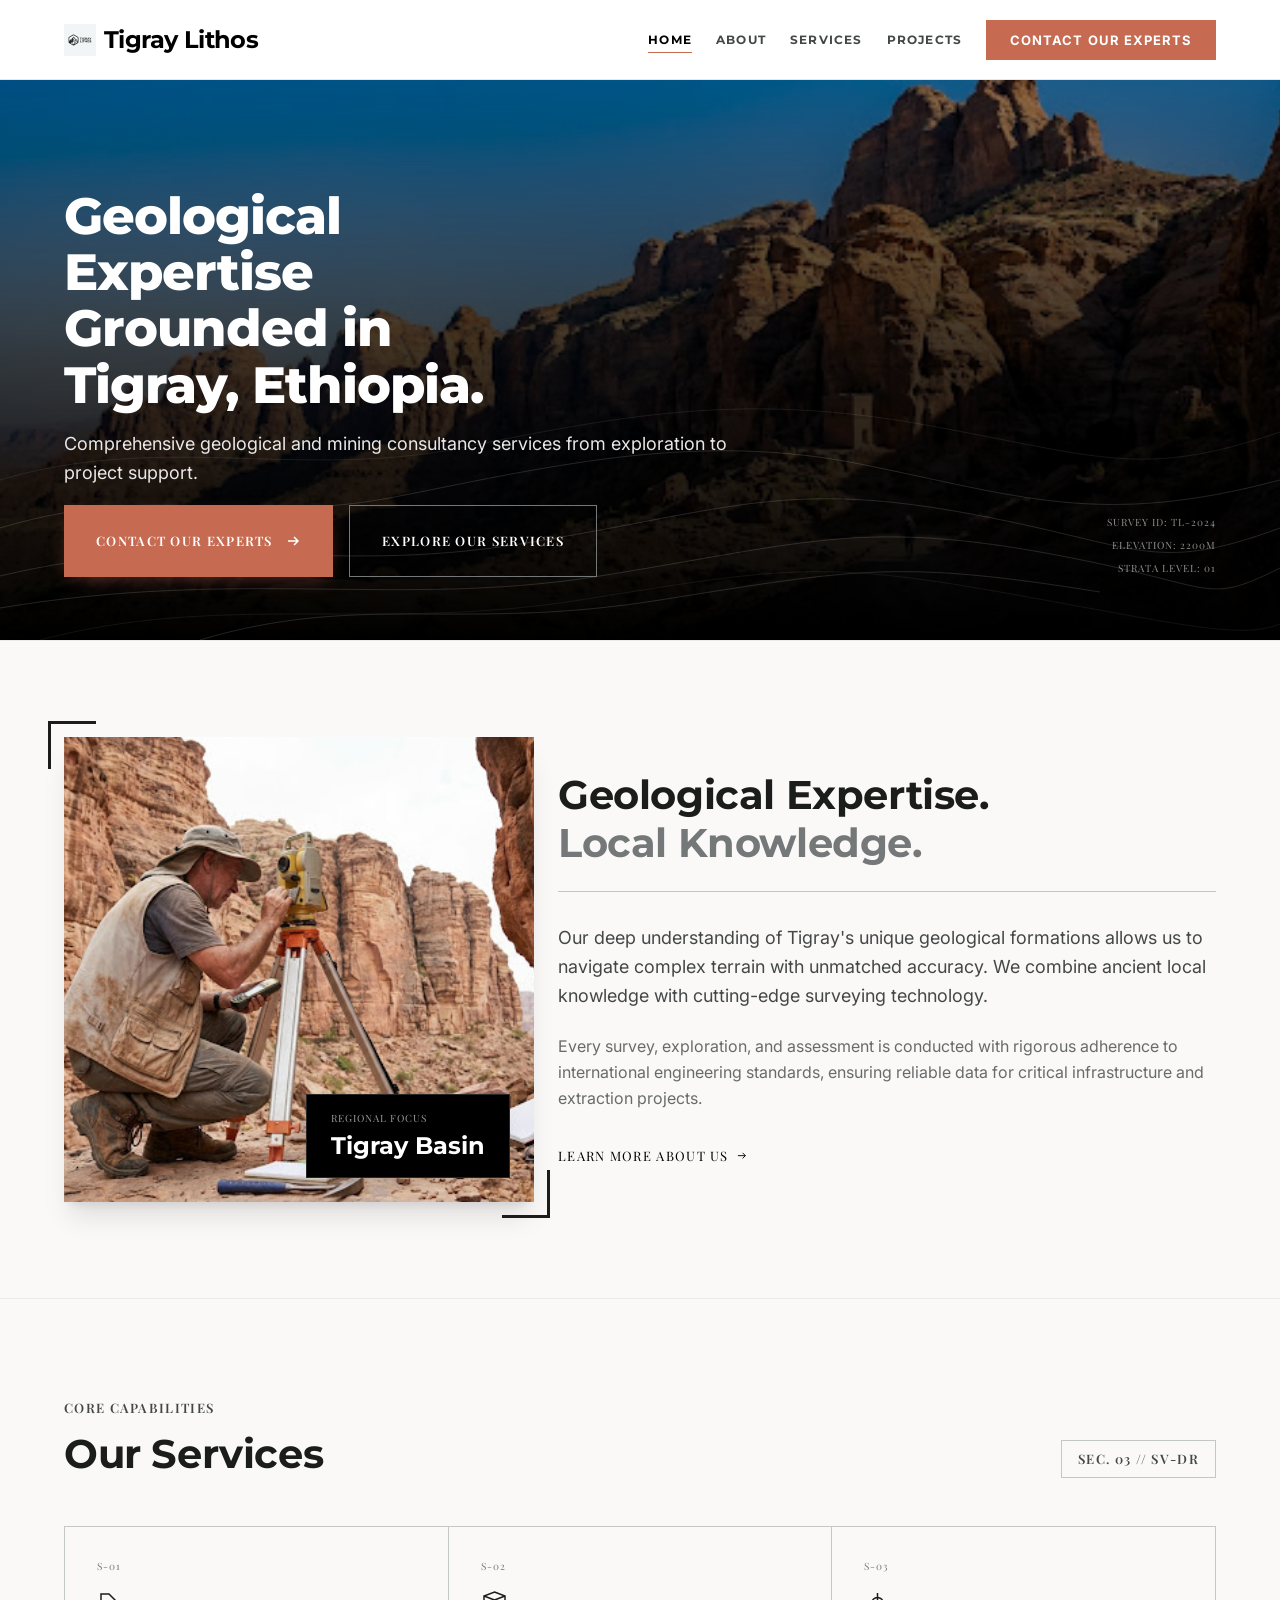
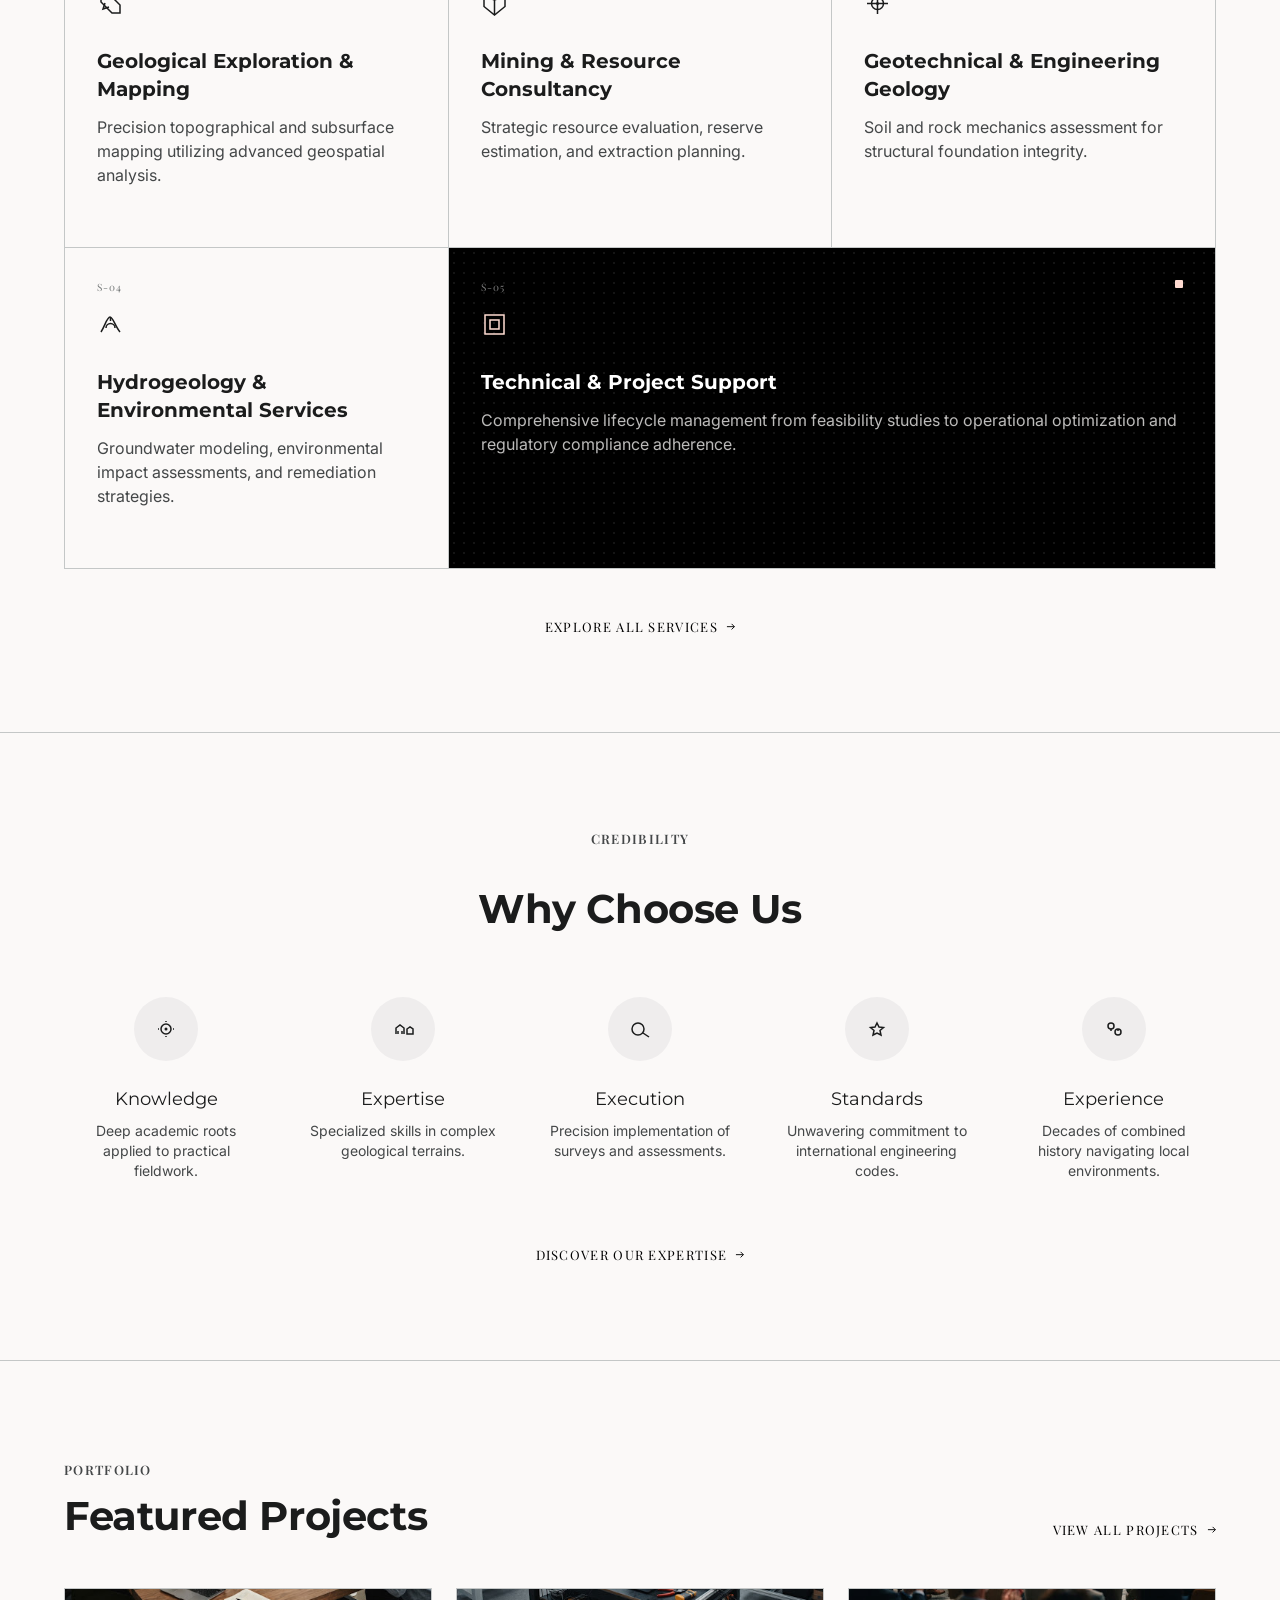
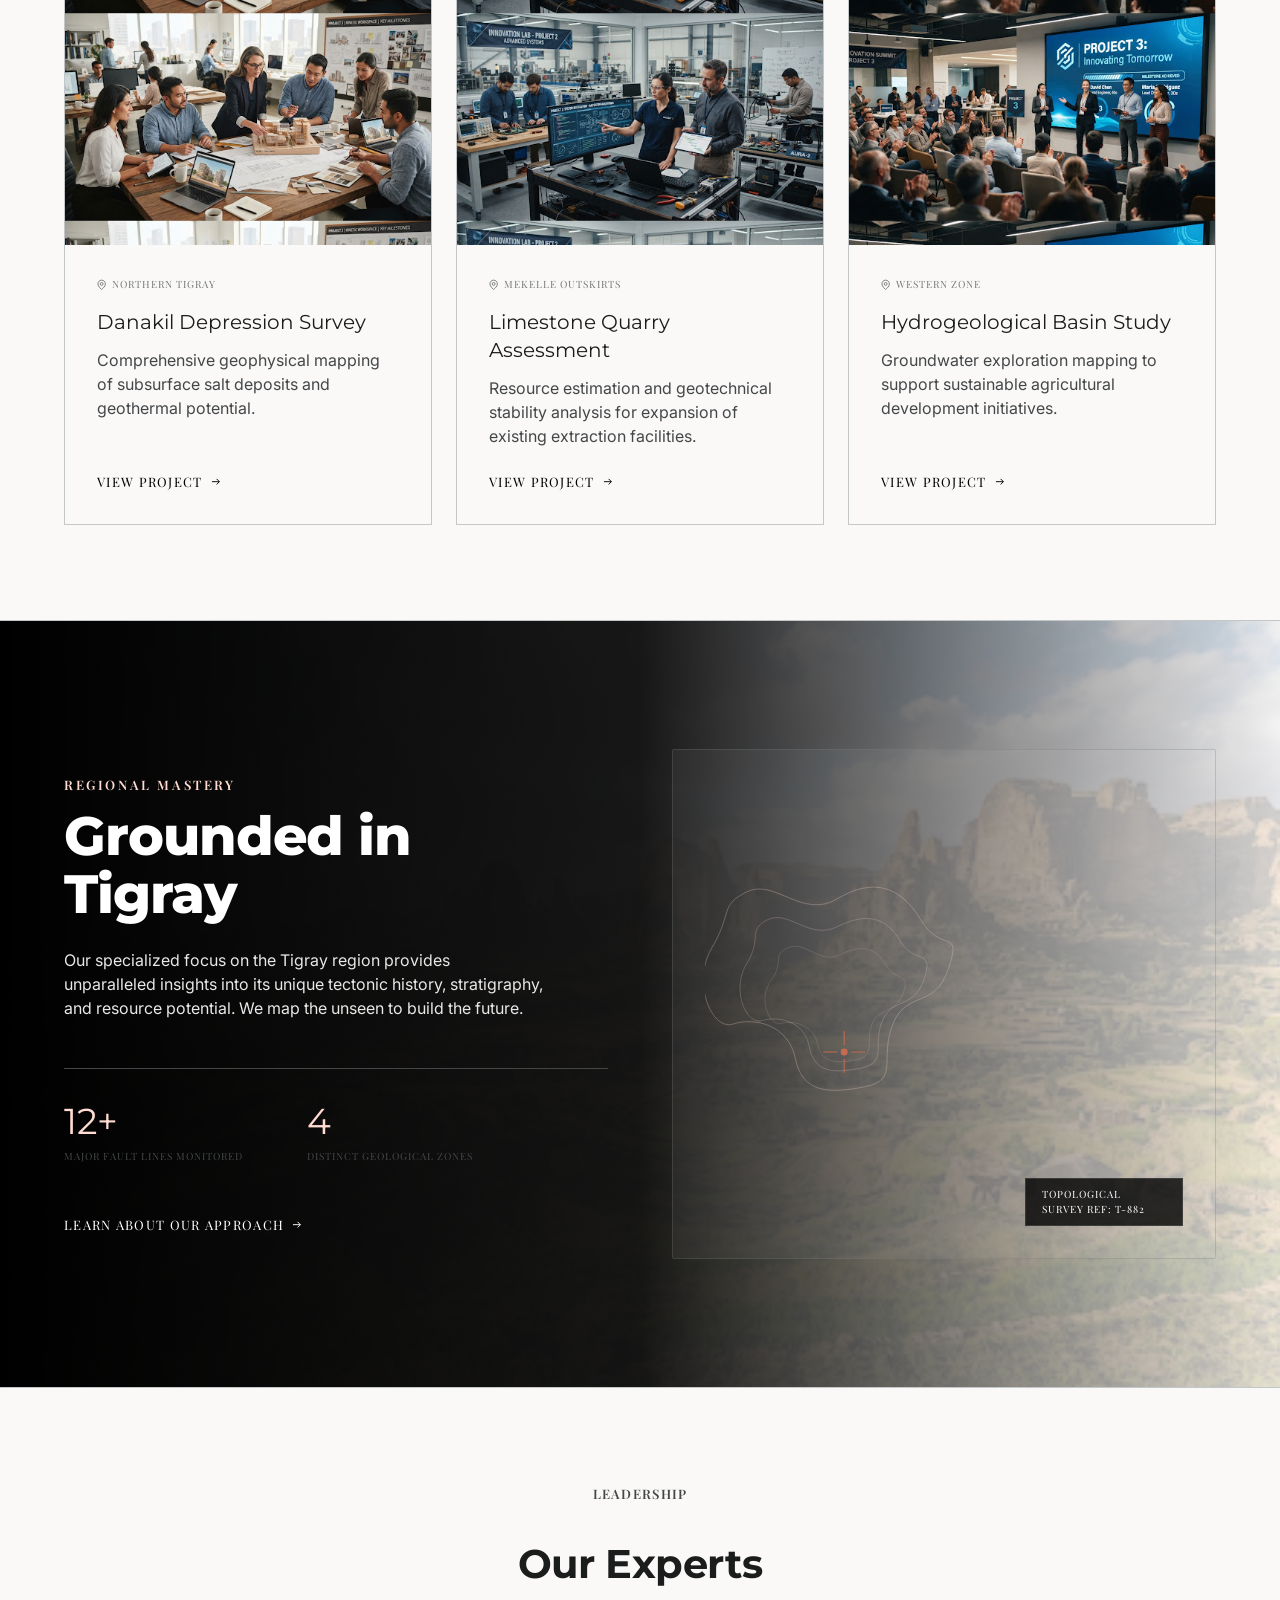
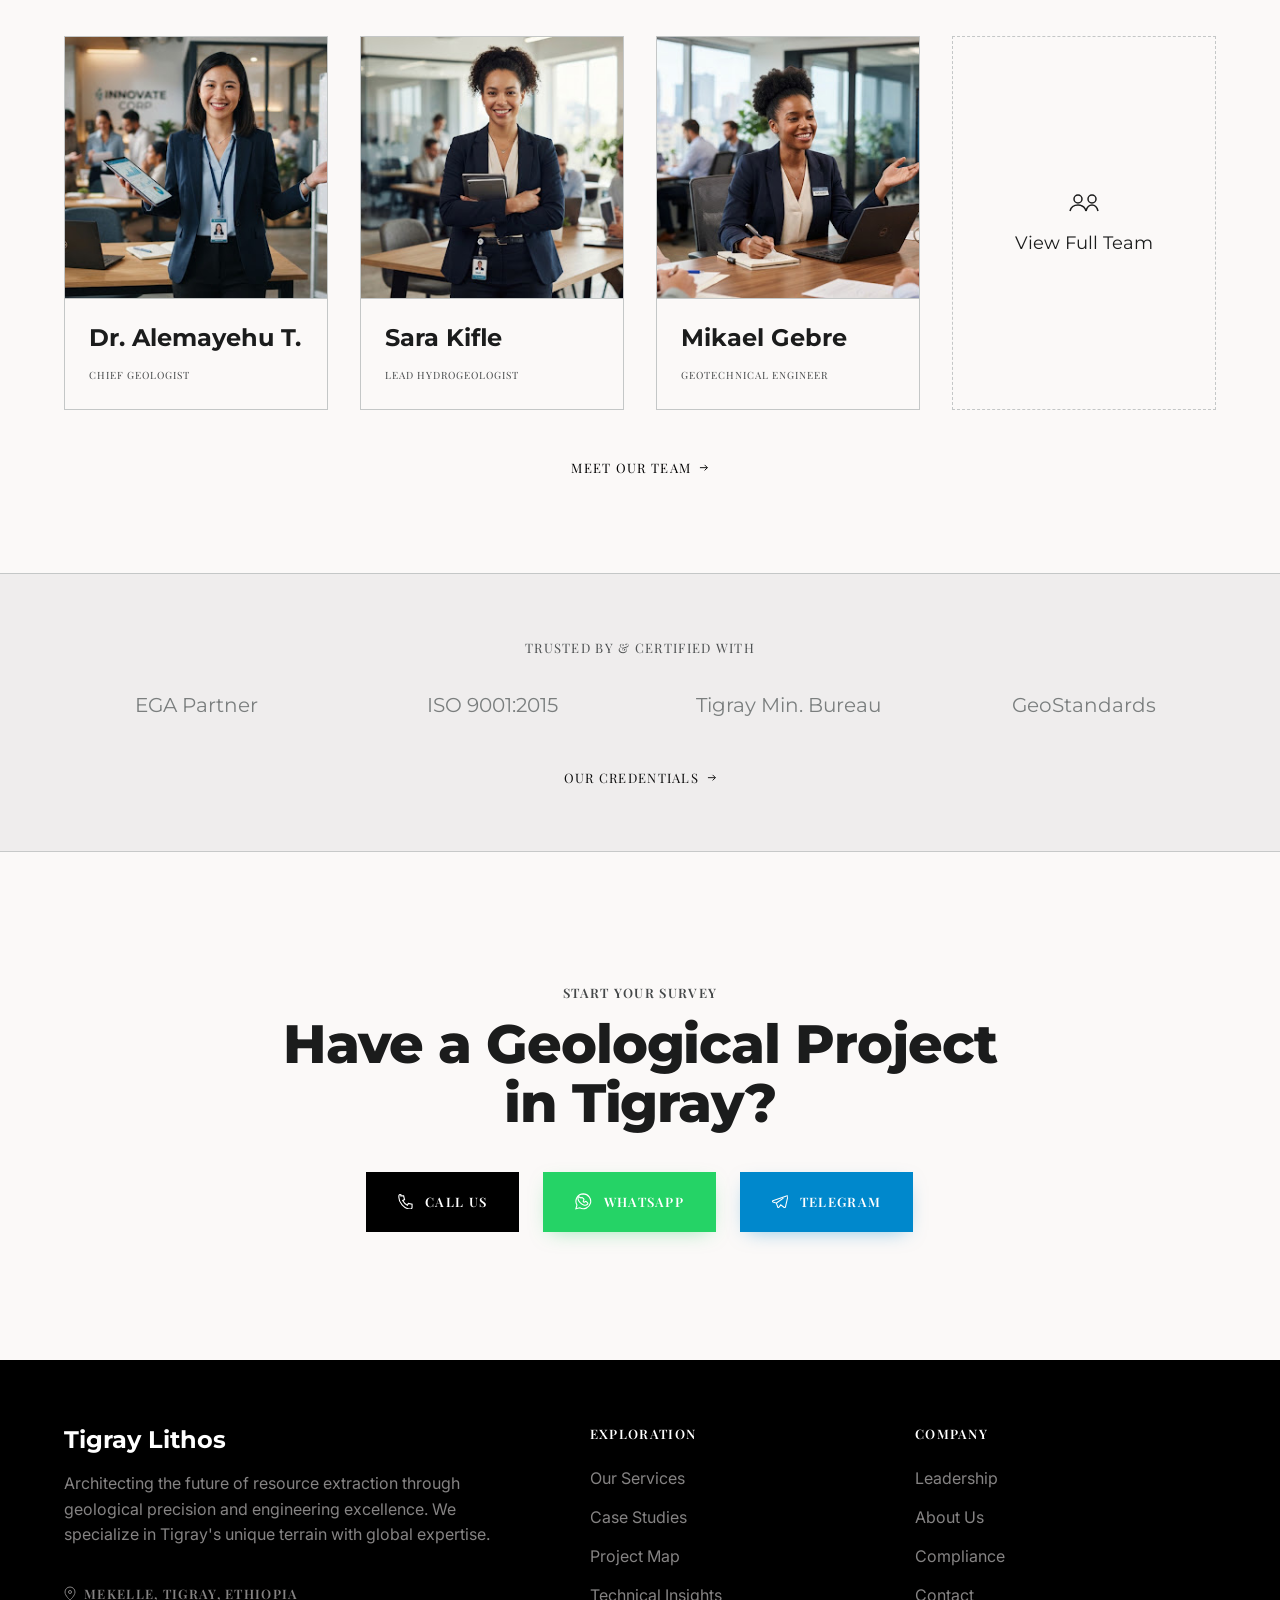
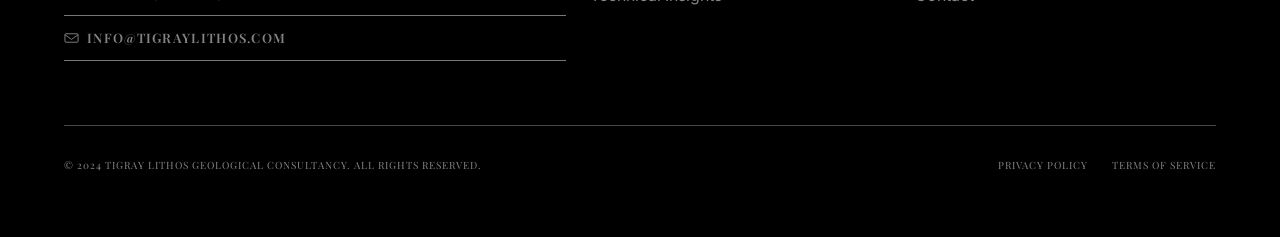
==== index.html @ 44156048 "feat: add main JavaScript functionality for header shadow, mobile menu, and scroll reveal effects fe" ====
<!DOCTYPE html>
<html lang="en">
<head>
  <meta charset="UTF-8">
  <meta name="viewport" content="width=device-width, initial-scale=1.0">
  <title>Tigray Lithos — Geological Consultancy</title>
  <meta name="description" content="Comprehensive geological and mining consultancy services from exploration to project support, grounded in Tigray, Ethiopia.">
  <link rel="preconnect" href="https://fonts.googleapis.com">
  <link rel="preconnect" href="https://fonts.gstatic.com" crossorigin>
  <link href="https://fonts.googleapis.com/css2?family=Inter:wght@400;700&family=Montserrat:wght@400;700;800&family=Playfair+Display:wght@400;600;700&display=swap" rel="stylesheet">
  <link rel="preload" as="image" href="assets/images/hero_bg.png">
  <link rel="stylesheet" href="css/style.css">
</head>
<body>

  <!-- HEADER -->
  <header class="site-header" id="siteHeader">
    <div class="header-inner">
      <a href="#home" class="brand">
        <img src="assets/images/logo.png" alt="Tigray Lithos logo" class="brand-logo" width="32" height="32">
        <span class="brand-name">Tigray Lithos</span>
      </a>
      <nav class="main-nav" aria-label="Primary">
        <a href="index.html" class="is-active">HOME</a>
        <a href="about.html">ABOUT</a>
        <a href="services.html">SERVICES</a>
        <a href="projects.html">PROJECTS</a>
        <a href="contact.html" class="nav-cta">CONTACT OUR EXPERTS</a>
      </nav>
      <button class="menu-toggle" id="menuToggle" aria-label="Open menu" aria-expanded="false" aria-controls="mobileMenu">
        <span class="menu-bar"></span>
        <span class="menu-bar"></span>
        <span class="menu-bar"></span>
      </button>
    </div>
  </header>

  <!-- MOBILE MENU -->
  <div class="mobile-menu" id="mobileMenu" aria-hidden="true">
    <nav class="mobile-nav" aria-label="Mobile">
      <a href="index.html" class="is-active">HOME</a>
      <a href="about.html">ABOUT</a>
      <a href="services.html">SERVICES</a>
      <a href="projects.html">PROJECTS</a>
      <a href="contact.html" class="mobile-cta">CONTACT OUR EXPERTS</a>
    </nav>
  </div>

  <main>

    <!-- HERO -->
    <section id="home" class="hero">
      <div class="hero-bg" style="background-image:url('assets/images/hero_bg.png')"></div>
      <div class="hero-overlay"></div>
      <div class="hero-gradient"></div>
      <div class="hero-topo" aria-hidden="true">
        <svg viewBox="0 0 1280 700" preserveAspectRatio="none">
          <path d="M0 560 C 160 500, 240 560, 400 520 S 700 440, 860 480 S 1100 560, 1280 500" fill="none" stroke="#fff" stroke-width="1"/>
          <path d="M0 620 C 200 560, 320 620, 520 580 S 780 500, 960 540 S 1150 620, 1280 560" fill="none" stroke="#fff" stroke-width="1"/>
          <path d="M0 660 C 240 610, 400 660, 600 620 S 860 550, 1040 590 S 1200 660, 1280 610" fill="none" stroke="#fff" stroke-width="1"/>
          <path d="M200 700 C 360 640, 460 690, 660 650 S 900 600, 1100 640" fill="none" stroke="#fff" stroke-width="1"/>
          <path d="M0 500 C 160 440, 300 500, 460 460 S 740 390, 920 430 S 1140 500, 1280 440" fill="none" stroke="#fff" stroke-width="1" opacity="0.6"/>
          <path d="M40 700 C 220 640, 380 690, 580 650 S 820 600, 1000 640 S 1240 700, 1280 680" fill="none" stroke="#fff" stroke-width="1" opacity="0.5"/>
        </svg>
      </div>
      <div class="hero-content">
        <div class="hero-left">
          <h1>Geological Expertise<br>Grounded in<br>Tigray, Ethiopia.</h1>
          <p class="hero-sub">Comprehensive geological and mining consultancy services from exploration to project support.</p>
          <div class="hero-ctas">
            <a href="#contact" class="btn btn-accent">
              CONTACT OUR EXPERTS
              <svg width="16" height="16" viewBox="0 0 16 16" fill="none" aria-hidden="true"><path d="M3 8h10M9 4l4 4-4 4" stroke="currentColor" stroke-width="1.5"/></svg>
            </a>
            <a href="#services" class="btn btn-outline">
              EXPLORE OUR SERVICES
            </a>
          </div>
        </div>
        <div class="hero-right">
          <div class="survey-data">
            <span>SURVEY ID: TL-2024</span>
            <span>ELEVATION: 2200M</span>
            <span>STRATA LEVEL: 01</span>
          </div>
        </div>
      </div>
    </section>

    <!-- INTRODUCTION / ABOUT PREVIEW -->
    <section id="about" class="section-intro">
      <div class="container">
        <div class="intro-grid">
          <div class="intro-image-wrap reveal">
            <span class="corner corner-tl"></span>
            <span class="corner corner-br"></span>
            <img src="assets/images/tigray_basin.png" alt="Tigray basin landscape" class="intro-image" loading="lazy">
            <div class="intro-card">
              <span class="intro-card-label">REGIONAL FOCUS</span>
              <span class="intro-card-title">Tigray Basin</span>
            </div>
          </div>
          <div class="intro-text reveal" data-delay="100">
            <h2>Geological Expertise.<br><span class="muted">Local Knowledge.</span></h2>
            <div class="divider-line"></div>
            <p>Our deep understanding of Tigray's unique geological formations allows us to navigate complex terrain with unmatched accuracy. We combine ancient local knowledge with cutting-edge surveying technology.</p>
            <p class="intro-p2">Every survey, exploration, and assessment is conducted with rigorous adherence to international engineering standards, ensuring reliable data for critical infrastructure and extraction projects.</p>
            <a href="about.html" class="link-arrow">LEARN MORE ABOUT US
              <svg class="arrow-icon" width="9.33" height="9.33" viewBox="0 0 10 10" fill="none" aria-hidden="true"><path d="M1 5h8M6 2l3 3-3 3" stroke="currentColor" stroke-width="1"/></svg>
            </a>
          </div>
        </div>
      </div>
    </section>

    <!-- SERVICES -->
    <section id="services" class="section-services">
      <div class="container">
        <div class="section-head reveal">
          <div>
            <span class="eyebrow">CORE CAPABILITIES</span>
            <h2>Our Services</h2>
          </div>
          <span class="badge">SEC. 03 // SV-DR</span>
        </div>
        <div class="services-grid reveal">
          <div class="service-card">
            <span class="service-id">S-01</span>
            <div class="service-icon">
              <svg width="27" height="27" viewBox="0 0 27 27" fill="none" aria-hidden="true"><path d="M4 4h8l11 11v8h-8L4 12V4z" stroke="currentColor" stroke-width="1.5"/><path d="M10 10h.01M16 16h.01M8 13l-2 6 6-2" stroke="currentColor" stroke-width="1.5"/></svg>
            </div>
            <h3>Geological Exploration &amp; Mapping</h3>
            <p>Precision topographical and subsurface mapping utilizing advanced geospatial analysis.</p>
          </div>
          <div class="service-card">
            <span class="service-id">S-02</span>
            <div class="service-icon">
              <svg width="27" height="27" viewBox="0 0 27 27" fill="none" aria-hidden="true"><path d="M13.5 2L24 6v10.5L13.5 25 3 16.5V6l10.5-4z" stroke="currentColor" stroke-width="1.5"/><path d="M3 6l10.5 4M24 6l-10.5 4M13.5 10v15" stroke="currentColor" stroke-width="1.5"/></svg>
            </div>
            <h3>Mining &amp; Resource Consultancy</h3>
            <p>Strategic resource evaluation, reserve estimation, and extraction planning.</p>
          </div>
          <div class="service-card">
            <span class="service-id">S-03</span>
            <div class="service-icon">
              <svg width="27" height="27" viewBox="0 0 27 27" fill="none" aria-hidden="true"><path d="M13.5 3v21M3 13.5h21" stroke="currentColor" stroke-width="1.5"/><circle cx="13.5" cy="13.5" r="6" stroke="currentColor" stroke-width="1.5"/><circle cx="13.5" cy="13.5" r="1.5" fill="currentColor"/></svg>
            </div>
            <h3>Geotechnical &amp; Engineering Geology</h3>
            <p>Soil and rock mechanics assessment for structural foundation integrity.</p>
          </div>
          <div class="service-card">
            <span class="service-id">S-04</span>
            <div class="service-icon">
              <svg width="27" height="27" viewBox="0 0 27 27" fill="none" aria-hidden="true"><path d="M4 21c4-6 6-15 9-15s5 9 10 15" stroke="currentColor" stroke-width="1.5"/><path d="M13.5 6v4M9 17a4.5 4.5 0 0 1 9 0" stroke="currentColor" stroke-width="1.5"/></svg>
            </div>
            <h3>Hydrogeology &amp; Environmental Services</h3>
            <p>Groundwater modeling, environmental impact assessments, and remediation strategies.</p>
          </div>
          <div class="service-card service-card-dark">
            <span class="service-id">S-05</span>
            <span class="pattern" aria-hidden="true"></span>
            <div class="service-icon">
              <svg width="27" height="27" viewBox="0 0 27 27" fill="none" aria-hidden="true"><path d="M4 4h19v19H4V4z" stroke="currentColor" stroke-width="1.5"/><path d="M9 9h9v9H9V9z" stroke="currentColor" stroke-width="1.5"/></svg>
            </div>
            <span class="corner-dot" aria-hidden="true"></span>
            <h3>Technical &amp; Project Support</h3>
            <p>Comprehensive lifecycle management from feasibility studies to operational optimization and regulatory compliance adherence.</p>
          </div>
        </div>
        <div class="section-footer-link reveal">
          <a href="services.html" class="link-arrow">EXPLORE ALL SERVICES
            <svg class="arrow-icon" width="9.33" height="9.33" viewBox="0 0 10 10" fill="none" aria-hidden="true"><path d="M1 5h8M6 2l3 3-3 3" stroke="currentColor" stroke-width="1"/></svg>
          </a>
        </div>
      </div>
    </section>

    <!-- WHY CHOOSE US -->
    <section class="section-why">
      <div class="container">
        <div class="section-head center reveal">
          <span class="eyebrow">CREDIBILITY</span>
          <h2>Why Choose Us</h2>
        </div>
        <div class="why-grid reveal">
          <div class="why-item">
            <div class="why-icon">
              <svg width="22" height="18" viewBox="0 0 22 18" fill="none" aria-hidden="true"><circle cx="11" cy="9" r="5" stroke="currentColor" stroke-width="1.5"/><path d="M11 2V1M18 9h1M11 16v1M4 9H3" stroke="currentColor" stroke-width="1.5"/><circle cx="11" cy="9" r="1.5" fill="currentColor"/></svg>
            </div>
            <h3>Knowledge</h3>
            <p>Deep academic roots applied to practical fieldwork.</p>
          </div>
          <div class="why-item">
            <div class="why-icon">
              <svg width="22" height="18" viewBox="0 0 22 18" fill="none" aria-hidden="true"><path d="M4 14V8l4-3 4 3v6M6 14v-3M10 14v-3" stroke="currentColor" stroke-width="1.5"/><path d="M15 9l3-2 3 2v5h-6V9z" stroke="currentColor" stroke-width="1.5"/></svg>
            </div>
            <h3>Expertise</h3>
            <p>Specialized skills in complex geological terrains.</p>
          </div>
          <div class="why-item">
            <div class="why-icon">
              <svg width="22" height="18" viewBox="0 0 22 18" fill="none" aria-hidden="true"><circle cx="9" cy="9" r="6" stroke="currentColor" stroke-width="1.5"/><path d="M14 13l6 4" stroke="currentColor" stroke-width="1.5"/></svg>
            </div>
            <h3>Execution</h3>
            <p>Precision implementation of surveys and assessments.</p>
          </div>
          <div class="why-item">
            <div class="why-icon">
              <svg width="22" height="18" viewBox="0 0 22 18" fill="none" aria-hidden="true"><path d="M11 3l2 4 4.5.5-3.5 3 1 4.5L11 13l-4 2 1-4.5-3.5-3L9 7l2-4z" stroke="currentColor" stroke-width="1.5"/></svg>
            </div>
            <h3>Standards</h3>
            <p>Unwavering commitment to international engineering codes.</p>
          </div>
          <div class="why-item">
            <div class="why-icon">
              <svg width="22" height="18" viewBox="0 0 22 18" fill="none" aria-hidden="true"><circle cx="8" cy="6" r="3" stroke="currentColor" stroke-width="1.5"/><circle cx="15" cy="12" r="3" stroke="currentColor" stroke-width="1.5"/><path d="M8 9v2M15 9v2" stroke="currentColor" stroke-width="1.5"/></svg>
            </div>
            <h3>Experience</h3>
            <p>Decades of combined history navigating local environments.</p>
          </div>
        </div>
        <div class="section-footer-link reveal">
          <a href="about.html" class="link-arrow">DISCOVER OUR EXPERTISE
            <svg class="arrow-icon" width="9.33" height="9.33" viewBox="0 0 10 10" fill="none" aria-hidden="true"><path d="M1 5h8M6 2l3 3-3 3" stroke="currentColor" stroke-width="1"/></svg>
          </a>
        </div>
      </div>
    </section>

    <!-- FEATURED PROJECTS -->
    <section id="projects" class="section-projects">
      <div class="container">
        <div class="section-head row reveal">
          <div>
            <span class="eyebrow">PORTFOLIO</span>
            <h2>Featured Projects</h2>
          </div>
          <a href="projects.html" class="link-arrow">VIEW ALL PROJECTS
            <svg class="arrow-icon" width="9.33" height="9.33" viewBox="0 0 10 10" fill="none" aria-hidden="true"><path d="M1 5h8M6 2l3 3-3 3" stroke="currentColor" stroke-width="1"/></svg>
          </a>
        </div>
        <div class="projects-grid reveal">
          <article class="project-card">
            <div class="project-image" style="background-image:url('assets/images/project_danakil.png')"></div>
            <div class="project-content">
              <span class="project-location">
                <svg width="9.33" height="11.67" viewBox="0 0 10 12" fill="none" aria-hidden="true"><path d="M5 1C2.8 1 1 2.8 1 5c0 3 4 6 4 6s4-3 4-6C9 2.8 7.2 1 5 1z" stroke="currentColor" stroke-width="1"/><circle cx="5" cy="5" r="1.5" stroke="currentColor"/></svg>
                NORTHERN TIGRAY
              </span>
              <h3>Danakil Depression Survey</h3>
              <p>Comprehensive geophysical mapping of subsurface salt deposits and geothermal potential.</p>
              <a href="projects.html" class="link-arrow">View Project
                <svg class="arrow-icon" width="9.33" height="9.33" viewBox="0 0 10 10" fill="none" aria-hidden="true"><path d="M1 5h8M6 2l3 3-3 3" stroke="currentColor" stroke-width="1"/></svg>
              </a>
            </div>
          </article>
          <article class="project-card">
            <div class="project-image" style="background-image:url('assets/images/project_limestone.png')"></div>
            <div class="project-content">
              <span class="project-location">
                <svg width="9.33" height="11.67" viewBox="0 0 10 12" fill="none" aria-hidden="true"><path d="M5 1C2.8 1 1 2.8 1 5c0 3 4 6 4 6s4-3 4-6C9 2.8 7.2 1 5 1z" stroke="currentColor" stroke-width="1"/><circle cx="5" cy="5" r="1.5" stroke="currentColor"/></svg>
                MEKELLE OUTSKIRTS
              </span>
              <h3>Limestone Quarry Assessment</h3>
              <p>Resource estimation and geotechnical stability analysis for expansion of existing extraction facilities.</p>
              <a href="projects.html" class="link-arrow">View Project
                <svg class="arrow-icon" width="9.33" height="9.33" viewBox="0 0 10 10" fill="none" aria-hidden="true"><path d="M1 5h8M6 2l3 3-3 3" stroke="currentColor" stroke-width="1"/></svg>
              </a>
            </div>
          </article>
          <article class="project-card">
            <div class="project-image" style="background-image:url('assets/images/project_hydro.png')"></div>
            <div class="project-content">
              <span class="project-location">
                <svg width="9.33" height="11.67" viewBox="0 0 10 12" fill="none" aria-hidden="true"><path d="M5 1C2.8 1 1 2.8 1 5c0 3 4 6 4 6s4-3 4-6C9 2.8 7.2 1 5 1z" stroke="currentColor" stroke-width="1"/><circle cx="5" cy="5" r="1.5" stroke="currentColor"/></svg>
                WESTERN ZONE
              </span>
              <h3>Hydrogeological Basin Study</h3>
              <p>Groundwater exploration mapping to support sustainable agricultural development initiatives.</p>
              <a href="projects.html" class="link-arrow">View Project
                <svg class="arrow-icon" width="9.33" height="9.33" viewBox="0 0 10 10" fill="none" aria-hidden="true"><path d="M1 5h8M6 2l3 3-3 3" stroke="currentColor" stroke-width="1"/></svg>
              </a>
            </div>
          </article>
        </div>
      </div>
    </section>

    <!-- TIGRAY GEOLOGICAL FOCUS -->
    <section class="section-focus">
      <div class="focus-bg" style="background-image:url('assets/images/tigray_focus_bg.png')"></div>
      <div class="focus-gradient"></div>
      <div class="container">
        <div class="focus-grid">
          <div class="focus-left reveal">
            <span class="eyebrow light">REGIONAL MASTERY</span>
            <h2>Grounded in<br>Tigray</h2>
            <p>Our specialized focus on the Tigray region provides unparalleled insights into its unique tectonic history, stratigraphy, and resource potential. We map the unseen to build the future.</p>
            <div class="focus-stats">
              <div class="stat">
                <span class="stat-number">12+</span>
                <span class="stat-label">MAJOR FAULT LINES MONITORED</span>
              </div>
              <div class="stat">
                <span class="stat-number">4</span>
                <span class="stat-label">DISTINCT GEOLOGICAL ZONES</span>
              </div>
            </div>
            <a href="about.html" class="link-arrow light">LEARN ABOUT OUR APPROACH
              <svg class="arrow-icon" width="9.33" height="9.33" viewBox="0 0 10 10" fill="none" aria-hidden="true"><path d="M1 5h8M6 2l3 3-3 3" stroke="currentColor" stroke-width="1"/></svg>
            </a>
          </div>
          <div class="focus-right reveal" data-delay="150">
            <div class="focus-card">
              <svg class="focus-map" width="100%" viewBox="0 0 460 510" fill="none" preserveAspectRatio="xMidYMid meet" aria-hidden="true">
                <path d="M60 30c40-20 80 40 130 10s90-20 120 30 60 10 40 70-60 30-80 80 10 80-40 90-90 10-100-40-60-60-90-50-60-60-30-110S20 50 60 30z" stroke="#FFDBD1" stroke-width="1" opacity="0.4" fill="none"/>
                <path d="M90 70c30-15 60 30 100 10s70-15 90 20 50 10 35 55-45 25-60 60 8 60-30 68-68 8-75-30-45-45-68-38-45-45-22-82S60 85 90 70z" stroke="#FFDBD1" stroke-width="1" opacity="0.3" fill="none"/>
                <path d="M120 110c25-10 45 25 75 10s50-10 65 15 35 10 25 40-35 20-45 45 6 45-22 51-50 6-56-22-35-35-52-30-35-35-15-62S95 120 120 110z" stroke="#FFDBD1" stroke-width="1" opacity="0.2" fill="none"/>
                <circle cx="200" cy="260" r="5" fill="#C66B51"/>
                <path d="M200 250v-20M200 270v20M190 260h-20M210 260h20" stroke="#C66B51" stroke-width="1.5"/>
              </svg>
              <span class="focus-badge">TOPOLOGICAL SURVEY REF: T-882</span>
            </div>
          </div>
        </div>
      </div>
    </section>

    <!-- TEAM PREVIEW -->
    <section id="team" class="section-team">
      <div class="container">
        <div class="section-head center reveal">
          <span class="eyebrow">LEADERSHIP</span>
          <h2>Our Experts</h2>
        </div>
        <div class="team-grid reveal">
          <div class="team-card">
            <div class="team-photo" style="background-image:url('assets/images/team_1.png')"></div>
            <div class="team-info">
              <h3>Dr. Alemayehu T.</h3>
              <span>CHIEF GEOLOGIST</span>
            </div>
          </div>
          <div class="team-card">
            <div class="team-photo" style="background-image:url('assets/images/team_2.png')"></div>
            <div class="team-info">
              <h3>Sara Kifle</h3>
              <span>LEAD HYDROGEOLOGIST</span>
            </div>
          </div>
          <div class="team-card">
            <div class="team-photo" style="background-image:url('assets/images/team_3.png')"></div>
            <div class="team-info">
              <h3>Mikael Gebre</h3>
              <span>GEOTECHNICAL ENGINEER</span>
            </div>
          </div>
          <a href="about.html" class="team-card team-card-cta">
            <svg width="33" height="24" viewBox="0 0 33 24" fill="none" aria-hidden="true"><circle cx="10" cy="9" r="4" stroke="currentColor" stroke-width="1.5"/><path d="M2 21c1-4 4-6 8-6s7 2 8 6" stroke="currentColor" stroke-width="1.5"/><circle cx="24" cy="9" r="4" stroke="currentColor" stroke-width="1.5"/><path d="M18 21c1-4 3-6 6-6s5 2 6 6" stroke="currentColor" stroke-width="1.5"/></svg>
            <span>View Full Team</span>
          </a>
        </div>
        <div class="section-footer-link reveal">
          <a href="about.html" class="link-arrow">MEET OUR TEAM
            <svg class="arrow-icon" width="9.33" height="9.33" viewBox="0 0 10 10" fill="none" aria-hidden="true"><path d="M1 5h8M6 2l3 3-3 3" stroke="currentColor" stroke-width="1"/></svg>
          </a>
        </div>
      </div>
    </section>

    <!-- CREDENTIALS -->
    <section class="section-credentials">
      <div class="container">
        <span class="credentials-label reveal">TRUSTED BY &amp; CERTIFIED WITH</span>
        <div class="credentials-grid reveal">
          <span class="credential">EGA Partner</span>
          <span class="credential">ISO 9001:2015</span>
          <span class="credential">Tigray Min. Bureau</span>
          <span class="credential">GeoStandards</span>
        </div>
        <div class="section-footer-link reveal">
          <a href="about.html" class="link-arrow">OUR CREDENTIALS
            <svg class="arrow-icon" width="9.33" height="9.33" viewBox="0 0 10 10" fill="none" aria-hidden="true"><path d="M1 5h8M6 2l3 3-3 3" stroke="currentColor" stroke-width="1"/></svg>
          </a>
        </div>
      </div>
    </section>

    <!-- FINAL CTA -->
    <section id="contact" class="section-cta">
      <div class="container center">
        <span class="eyebrow reveal">START YOUR SURVEY</span>
        <h2 class="reveal">Have a Geological Project<br>in Tigray?</h2>
        <div class="cta-buttons reveal">
          <a href="tel:" class="btn btn-black">
            <svg width="15" height="15" viewBox="0 0 16 16" fill="none" aria-hidden="true"><path d="M3 2h3l1 4-2 1c1 2 3 4 5 5l1-2 4 1v3c0 1-1 2-2 2C7 16 0 9 1 2c0-1 1-2 2-2z" stroke="currentColor" stroke-width="1.2"/></svg>
            CALL US
          </a>
          <a href="https://wa.me/" class="btn btn-whatsapp">
            <svg width="16.67" height="16.67" viewBox="0 0 18 18" fill="none" aria-hidden="true"><path d="M9 1a8 8 0 0 0-6.9 12L1 17l4.1-1A8 8 0 1 0 9 1z" stroke="currentColor" stroke-width="1.2"/><path d="M6.5 5.5c.5-1 1.5-.5 2 0l1 1c.5.5 0 1.5-.5 2-.3.3-.2.7.2 1.1.4.4.8.5 1.1.2.5-.5 1.5-1 2-.5l1 1c.5.5 1 1.5 0 2C12 14 8.5 13.5 5.5 10.5c-3-3-2.5-6-1.5-6.5z" stroke="currentColor" stroke-width="1.2"/></svg>
            WHATSAPP
          </a>
          <a href="https://t.me/" class="btn btn-telegram">
            <svg width="15.83" height="13.33" viewBox="0 0 18 15" fill="none" aria-hidden="true"><path d="M16.5 1L1 6.5c-.7.3-.7 1 0 1.3l4 1.3 1.5 4.5c.2.7 1 .8 1.4.2l2-2.7 4 3c.5.4 1.3.1 1.4-.6L18 1.8C18.1 1 17.4.7 16.5 1z" stroke="currentColor" stroke-width="1.2"/><path d="M5 9l8-5.5" stroke="currentColor" stroke-width="1.2"/></svg>
            TELEGRAM
          </a>
        </div>
      </div>
    </section>

  </main>

  <!-- FOOTER -->
  <footer class="site-footer">
    <div class="container">
      <div class="footer-grid">
        <div class="footer-brand">
          <span class="footer-name">Tigray Lithos</span>
          <p>Architecting the future of resource extraction through geological precision and engineering excellence. We specialize in Tigray's unique terrain with global expertise.</p>
          <div class="footer-contact-row">
            <svg width="12" height="15" viewBox="0 0 12 15" fill="none" aria-hidden="true"><path d="M6 1C3.2 1 1 3.2 1 6c0 3.8 5 8 5 8s5-4.2 5-8c0-2.8-2.2-5-5-5z" stroke="currentColor" stroke-width="1"/><circle cx="6" cy="6" r="1.5" stroke="currentColor"/></svg>
            MEKELLE, TIGRAY, ETHIOPIA
          </div>
          <div class="footer-contact-row">
            <svg width="15" height="12" viewBox="0 0 16 12" fill="none" aria-hidden="true"><rect x="1" y="1.5" width="14" height="9" rx="1" stroke="currentColor" stroke-width="1"/><path d="M1 2.5l7 5 7-5" stroke="currentColor" stroke-width="1"/></svg>
            INFO@TIGRAYLITHOS.COM
          </div>
        </div>
        <div class="footer-col">
          <span class="footer-col-title">EXPLORATION</span>
          <a href="services.html">Our Services</a>
          <a href="projects.html">Case Studies</a>
          <a href="projects.html">Project Map</a>
          <a href="services.html">Technical Insights</a>
        </div>
        <div class="footer-col">
          <span class="footer-col-title">COMPANY</span>
          <a href="about.html">Leadership</a>
          <a href="about.html">About Us</a>
          <a href="about.html">Compliance</a>
          <a href="contact.html">Contact</a>
        </div>
      </div>
      <div class="footer-bottom">
        <span>© 2024 TIGRAY LITHOS GEOLOGICAL CONSULTANCY. ALL RIGHTS RESERVED.</span>
        <div class="footer-legal">
          <a href="#">PRIVACY POLICY</a>
          <a href="#">TERMS OF SERVICE</a>
        </div>
      </div>
    </div>
  </footer>

  <script src="js/main.js" defer></script>
</body>
</html>
---- css/style.css ----
/* ==========================================================================
   TIGRAY LITHOS — DESIGN TOKENS
   ========================================================================== */
:root {
  --bg: #FBF9F8;
  --ink: #1B1C1C;
  --black: #000000;
  --body: #444748;
  --muted: #747878;
  --muted-light: #858383;
  --accent: #C66B51;
  --accent-dark: #B55840;
  --cream: #FFDBD1;
  --light-1: #EAE8E7;
  --light-2: #E4E2E2;
  --light-3: #EFEDED;
  --olive: #695D46;
  --maroon: #3B0900;
  --whatsapp: #25D366;
  --telegram: #0088CC;
  --border: #C4C7C7;
  --line: #E5E7EB;

  --font-display: 'Montserrat', sans-serif;
  --font-body: 'Inter', sans-serif;
  --font-serif: 'Playfair Display', serif;

  --header-h: 80px;
  --gutter: 64px;
  --section-pad: 96px;

  --fs-hero: clamp(30px, 4vw, 56px);
  --fs-hero-lh: clamp(38px, 4.4vw, 62px);
  --fs-h2: clamp(28px, 3.2vw, 40px);
  --fs-h2-lh: clamp(36px, 3.8vw, 48px);
  --fs-huge: clamp(34px, 4.2vw, 58px);
  --fs-huge-lh: clamp(42px, 4.6vw, 64px);
  --label: 13px;

  --shadow-soft: 0px 1px 2px 0px rgba(0,0,0,0.05);
  --shadow-lift: 0px 8px 10px -6px rgba(0,0,0,0.1), 0px 20px 25px -5px rgba(0,0,0,0.1);
  --shadow-card: 0px 10px 30px -12px rgba(0,0,0,0.2);

  --ease-out: cubic-bezier(0.22, 1, 0.36, 1);
  --ease-spring: cubic-bezier(0.34, 1.56, 0.64, 1);
}

/* ==========================================================================
   RESET & BASE
   ========================================================================== */
*, *::before, *::after { margin: 0; padding: 0; box-sizing: border-box; }

html {
  scroll-behavior: smooth;
  -webkit-text-size-adjust: 100%;
}

section { scroll-margin-top: calc(var(--header-h) + 8px); }

body {
  font-family: var(--font-body);
  background: var(--bg);
  color: var(--ink);
  font-size: 16px;
  line-height: 1.5;
  -webkit-font-smoothing: antialiased;
  -moz-osx-font-smoothing: grayscale;
  overflow-x: hidden;
}

img { display: block; max-width: 100%; height: auto; }
a { text-decoration: none; color: inherit; }
button { font: inherit; background: none; border: none; cursor: pointer; color: inherit; }

.container {
  width: 100%;
  max-width: 1280px;
  margin: 0 auto;
  padding: 0 var(--gutter);
}

.container.center { text-align: center; }

:focus-visible {
  outline: 2px solid var(--accent);
  outline-offset: 3px;
}

::selection { background: var(--accent); color: #fff; }

/* ==========================================================================
   HEADER
   ========================================================================== */
.site-header {
  position: sticky;
  top: 0;
  z-index: 100;
  height: var(--header-h);
  background: rgba(255,255,255,0.9);
  backdrop-filter: blur(6px);
  -webkit-backdrop-filter: blur(6px);
  border-bottom: 1px solid var(--line);
  transition: box-shadow 0.3s ease;
}

.site-header.is-scrolled {
  box-shadow: 0 8px 24px -12px rgba(0,0,0,0.15);
}

.header-inner {
  max-width: 1280px;
  margin: 0 auto;
  height: 100%;
  padding: 0 var(--gutter);
  display: flex;
  justify-content: space-between;
  align-items: center;
  gap: 24px;
}

.brand {
  display: flex;
  align-items: center;
  gap: 8px;
  flex-shrink: 0;
}

.brand-logo {
  width: 32px;
  height: 32px;
  object-fit: contain;
  transition: transform 0.3s var(--ease-out);
}

.brand:hover .brand-logo { transform: rotate(-8deg) scale(1.05); }

.brand-name {
  font-family: var(--font-display);
  font-weight: 700;
  font-size: 24px;
  line-height: 31.2px;
  letter-spacing: -0.025em;
  color: var(--black);
}

.main-nav { display: flex; align-items: center; gap: 24px; }

.main-nav a {
  position: relative;
  font-family: var(--font-display);
  font-weight: 700;
  font-size: 12px;
  letter-spacing: 0.1em;
  text-transform: uppercase;
  color: var(--body);
  padding: 4px 0;
  transition: color 0.25s ease;
}

.main-nav a::after {
  content: '';
  position: absolute;
  left: 0;
  bottom: 0;
  width: 100%;
  height: 1px;
  background: var(--accent);
  transform: scaleX(0);
  transform-origin: left;
  transition: transform 0.3s var(--ease-out);
}

.main-nav a:hover { color: var(--accent); }
.main-nav a:hover::after,
.main-nav a.is-active::after { transform: scaleX(1); }
.main-nav a.is-active { color: var(--black); }

.main-nav .nav-cta {
  font-family: var(--font-body);
  font-weight: 700;
  font-size: 13px;
  line-height: 16px;
  background: var(--accent);
  color: #fff;
  padding: 12px 24px;
  text-transform: uppercase;
  letter-spacing: 0.08em;
  transition: background 0.25s ease, transform 0.2s ease;
}

.main-nav .nav-cta::after { display: none; }
.main-nav .nav-cta:hover { background: var(--accent-dark); color: #fff; transform: translateY(-2px); }

/* ==========================================================================
   MOBILE MENU TOGGLE
   ========================================================================== */
.menu-toggle {
  display: none;
  flex-direction: column;
  justify-content: center;
  gap: 5px;
  width: 44px;
  height: 44px;
  padding: 10px;
  z-index: 120;
  position: relative;
}

.menu-bar {
  display: block;
  width: 100%;
  height: 2px;
  background: var(--black);
  border-radius: 2px;
  transition: transform 0.35s var(--ease-out), opacity 0.25s ease;
}

.menu-toggle[aria-expanded="true"] .menu-bar:nth-child(1) { transform: translateY(7px) rotate(45deg); }
.menu-toggle[aria-expanded="true"] .menu-bar:nth-child(2) { opacity: 0; }
.menu-toggle[aria-expanded="true"] .menu-bar:nth-child(3) { transform: translateY(-7px) rotate(-45deg); }

/* ==========================================================================
   MOBILE MENU (FULL-SCREEN OVERLAY)
   ========================================================================== */
.mobile-menu {
  position: fixed;
  inset: 0;
  z-index: 110;
  background: var(--bg);
  display: flex;
  align-items: center;
  justify-content: center;
  opacity: 0;
  visibility: hidden;
  transform: translateY(-24px);
  transition: opacity 0.4s var(--ease-out), transform 0.4s var(--ease-out), visibility 0.4s;
}

.mobile-menu.is-open {
  opacity: 1;
  visibility: visible;
  transform: translateY(0);
}

.mobile-nav {
  display: flex;
  flex-direction: column;
  align-items: center;
  gap: 8px;
  padding: 0 24px;
  width: 100%;
}

.mobile-nav a {
  font-family: var(--font-display);
  font-weight: 800;
  font-size: clamp(28px, 8vw, 44px);
  letter-spacing: -0.01em;
  color: var(--ink);
  padding: 12px 16px;
  opacity: 0;
  transform: translateY(16px);
  transition: opacity 0.4s var(--ease-out), transform 0.4s var(--ease-out), color 0.2s ease;
}

.mobile-nav a:hover { color: var(--accent); }

.mobile-menu.is-open .mobile-nav a {
  opacity: 1;
  transform: translateY(0);
}

.mobile-menu.is-open .mobile-nav a:nth-child(1) { transition-delay: 0.05s; }
.mobile-menu.is-open .mobile-nav a:nth-child(2) { transition-delay: 0.1s; }
.mobile-menu.is-open .mobile-nav a:nth-child(3) { transition-delay: 0.15s; }
.mobile-menu.is-open .mobile-nav a:nth-child(4) { transition-delay: 0.2s; }
.mobile-menu.is-open .mobile-nav a:nth-child(5) { transition-delay: 0.25s; }
.mobile-menu.is-open .mobile-nav a:nth-child(6) { transition-delay: 0.3s; }

.mobile-nav .mobile-cta {
  margin-top: 24px;
  font-family: var(--font-body);
  font-weight: 700;
  font-size: 13px;
  letter-spacing: 0.08em;
  background: var(--accent);
  color: #fff;
  padding: 18px 40px;
}

body.menu-locked { overflow: hidden; }

/* ==========================================================================
   HERO
   ========================================================================== */
.hero {
  position: relative;
  min-height: clamp(440px, calc(100vh - var(--header-h)), 560px);
  display: flex;
  align-items: flex-end;
  overflow: hidden;
  color: #fff;
}

.hero-bg {
  position: absolute;
  inset: 0;
  background-size: cover;
  background-position: center;
  transform: scale(1.02);
  animation: heroZoom 12s var(--ease-out) forwards;
}

@keyframes heroZoom {
  from { transform: scale(1.12); }
  to { transform: scale(1.02); }
}

.hero-overlay { position: absolute; inset: 0; background: rgba(0,0,0,0.4); }
.hero-gradient { position: absolute; inset: 0; background: linear-gradient(0deg, rgba(0,0,0,1) 0%, rgba(0,0,0,0.6) 50%, rgba(0,0,0,0) 100%); }

.hero-topo {
  position: absolute;
  inset: 0;
  opacity: 0.15;
  pointer-events: none;
}

.hero-topo svg { width: 100%; height: 100%; }

.hero-content {
  position: relative;
  z-index: 2;
  width: 100%;
  max-width: 1280px;
  margin: 0 auto;
  padding: clamp(72px, 10vh, 120px) var(--gutter) clamp(40px, 6vw, 64px);
  display: flex;
  justify-content: space-between;
  align-items: flex-end;
  gap: 48px;
}

.hero-left { max-width: 672px; }

.hero-coords {
  display: flex;
  align-items: center;
  gap: 12px;
  margin-bottom: 23px;
}

.hero-coords-line {
  display: inline-block;
  width: 48px;
  height: 1px;
  background: var(--cream);
  animation: lineGrow 0.9s var(--ease-out) 0.2s backwards;
}

@keyframes lineGrow { from { transform: scaleX(0); } to { transform: scaleX(1); } }

.hero-coords-text {
  font-family: var(--font-serif);
  font-weight: 600;
  font-size: var(--label);
  letter-spacing: 0.2em;
  color: var(--cream);
  text-transform: uppercase;
}

.hero h1 {
  font-family: var(--font-display);
  font-weight: 800;
  font-size: var(--fs-hero);
  line-height: var(--fs-hero-lh);
  letter-spacing: -0.02em;
  margin-bottom: 17px;
  max-width: 448px;
}

.hero-sub {
  font-size: 18px;
  line-height: 28.8px;
  color: var(--light-1);
  max-width: 672px;
  margin-bottom: 17px;
}

.hero-ctas { display: flex; gap: 16px; flex-wrap: wrap; }

.hero-right { display: flex; flex-direction: column; align-items: flex-end; gap: 8px; flex-shrink: 0; }

.survey-data {
  display: flex;
  flex-direction: column;
  align-items: flex-end;
  gap: 8px;
  opacity: 0.6;
  text-align: right;
}

.survey-data span {
  font-family: var(--font-serif);
  font-size: 10px;
  line-height: 15px;
  text-transform: uppercase;
  letter-spacing: 0.1em;
  color: var(--light-1);
}

/* ==========================================================================
   BUTTONS
   ========================================================================== */
.btn {
  display: inline-flex;
  align-items: center;
  justify-content: center;
  gap: 12px;
  padding: 20px 32px;
  font-family: var(--font-serif);
  font-weight: 600;
  font-size: var(--label);
  letter-spacing: 0.1em;
  text-transform: uppercase;
  cursor: pointer;
  transition: transform 0.25s var(--ease-spring), box-shadow 0.25s ease, background 0.25s ease, border-color 0.25s ease;
  will-change: transform;
}

.btn:hover { transform: translateY(-3px); }
.btn:active { transform: translateY(-1px); }

.btn-accent {
  background: var(--accent);
  color: #fff;
  box-shadow: 0 6px 20px -8px rgba(198,107,81,0.6);
}

.btn-accent:hover { background: var(--accent-dark); box-shadow: 0 10px 28px -8px rgba(198,107,81,0.7); }

.btn-accent svg { transition: transform 0.3s var(--ease-out); }
.btn-accent:hover svg { transform: translateX(3px); }

.btn-outline {
  background: transparent;
  color: #fff;
  border: 1px solid var(--muted);
  padding: 25px 32px;
}

.btn-outline:hover { border-color: #fff; background: rgba(255,255,255,0.08); }

.btn-black { background: var(--black); color: #fff; }
.btn-black:hover { background: var(--ink); }

.btn-whatsapp { background: var(--whatsapp); color: #fff; box-shadow: 0 6px 20px -8px rgba(37,211,102,0.5); }
.btn-whatsapp:hover { filter: brightness(1.08); }

.btn-telegram { background: var(--telegram); color: #fff; box-shadow: 0 6px 20px -8px rgba(0,136,204,0.5); }
.btn-telegram:hover { filter: brightness(1.08); }

/* ==========================================================================
   SECTION HEADERS & SHARED
   ========================================================================== */
.section-head {
  display: flex;
  justify-content: space-between;
  align-items: flex-end;
  margin-bottom: 48px;
  gap: 24px;
}

.section-head.center { flex-direction: column; align-items: center; text-align: center; }
.section-head.row { align-items: flex-end; }

.eyebrow {
  display: inline-block;
  font-family: var(--font-serif);
  font-weight: 600;
  font-size: var(--label);
  letter-spacing: 0.1em;
  text-transform: uppercase;
  color: var(--body);
  margin-bottom: 12px;
}

.eyebrow.light { color: var(--cream); letter-spacing: 0.2em; }

.section-head h2 {
  font-family: var(--font-display);
  font-weight: 700;
  font-size: var(--fs-h2);
  line-height: var(--fs-h2-lh);
  letter-spacing: -0.01em;
  color: var(--ink);
}

.badge {
  display: inline-block;
  font-family: var(--font-serif);
  font-weight: 600;
  font-size: var(--label);
  letter-spacing: 0.1em;
  text-transform: uppercase;
  color: var(--body);
  border: 1px solid var(--border);
  padding: 8px 16px;
  white-space: nowrap;
}

/* ==========================================================================
   LINK ARROW
   ========================================================================== */
.link-arrow {
  display: inline-flex;
  align-items: center;
  gap: 8px;
  font-family: var(--font-serif);
  font-size: var(--label);
  letter-spacing: 0.1em;
  text-transform: uppercase;
  color: var(--black);
  cursor: pointer;
  transition: color 0.25s ease;
}

.arrow-icon { transition: transform 0.3s var(--ease-out); flex-shrink: 0; }

.link-arrow:hover { color: var(--accent); }
.link-arrow:hover .arrow-icon { transform: translateX(4px); }
.link-arrow.light { color: #fff; }
.link-arrow.light:hover { color: var(--cream); }

/* ==========================================================================
   INTRO SECTION
   ========================================================================== */
.section-intro {
  padding: var(--section-pad) 0;
  background: var(--bg);
  border-top: 1px solid rgba(196,199,199,0.3);
  border-bottom: 1px solid rgba(196,199,199,0.3);
}

.intro-grid {
  display: grid;
  grid-template-columns: 5fr 7fr;
  gap: 24px;
  align-items: center;
}

.intro-image-wrap {
  position: relative;
  transition: transform 0.4s var(--ease-out);
}

.corner {
  position: absolute;
  width: 48px;
  height: 48px;
  z-index: 2;
  pointer-events: none;
}

.corner-tl { top: -16px; left: -16px; border-top: 3px solid var(--ink); border-left: 3px solid var(--ink); }
.corner-br { bottom: -16px; right: -16px; border-bottom: 3px solid var(--ink); border-right: 3px solid var(--ink); }

.intro-image {
  width: 100%;
  height: 465px;
  object-fit: cover;
  box-shadow: var(--shadow-lift);
}

.intro-card {
  position: absolute;
  bottom: 24px;
  right: 24px;
  background: var(--black);
  border: 1px solid rgba(196,199,199,0.2);
  padding: 16px 24px;
  display: flex;
  flex-direction: column;
  gap: 4px;
  box-shadow: var(--shadow-card);
}

.intro-card-label {
  font-family: var(--font-serif);
  font-size: 10px;
  text-transform: uppercase;
  letter-spacing: 0.1em;
  color: rgba(255,255,255,0.6);
}

.intro-card-title {
  font-family: var(--font-display);
  font-weight: 700;
  font-size: 24px;
  line-height: 31.2px;
  color: #fff;
}

.intro-text h2 {
  font-family: var(--font-display);
  font-weight: 700;
  font-size: var(--fs-h2);
  line-height: var(--fs-h2-lh);
  letter-spacing: -0.01em;
  margin-bottom: 24px;
}

.intro-text h2 .muted { color: var(--muted); }

.divider-line {
  width: 100%;
  height: 1px;
  background: var(--border);
  margin-bottom: 32px;
}

.intro-text p {
  font-size: 18px;
  line-height: 28.8px;
  color: var(--body);
  margin-bottom: 24px;
}

.intro-text .intro-p2 {
  font-size: 16px;
  line-height: 25.6px;
  color: rgba(68,71,72,0.8);
  margin-bottom: 32px;
}

/* ==========================================================================
   SERVICES
   ========================================================================== */
.section-services {
  padding: var(--section-pad) 0;
  background: var(--bg);
  border-bottom: 1px solid var(--border);
}

.services-grid {
  display: grid;
  grid-template-columns: repeat(3, 1fr);
  grid-auto-rows: 1fr;
  gap: 1px;
  background: var(--border);
  border: 1px solid var(--border);
}

.service-card {
  background: var(--bg);
  padding: 32px;
  position: relative;
  display: flex;
  flex-direction: column;
  min-height: 320px;
  transition: transform 0.35s var(--ease-out), box-shadow 0.35s ease, background 0.3s ease;
}

.service-card:hover {
  background: #fff;
  box-shadow: var(--shadow-card);
  transform: translateY(-4px);
  z-index: 2;
}

.service-card .service-id {
  font-family: var(--font-serif);
  font-size: 10px;
  letter-spacing: 0.1em;
  text-transform: uppercase;
  color: var(--muted);
  margin-bottom: 16px;
}

.service-icon {
  color: var(--ink);
  margin-bottom: 24px;
  transition: transform 0.35s var(--ease-spring);
}

.service-card:hover .service-icon { transform: translateY(-4px) scale(1.08); }

.service-card h3 {
  font-family: var(--font-display);
  font-weight: 700;
  font-size: 20px;
  line-height: 28px;
  color: var(--ink);
  margin-bottom: 12px;
}

.service-card p {
  font-size: 16px;
  line-height: 24px;
  color: var(--body);
}

.service-card-dark {
  background: var(--black);
  grid-column: span 2;
  overflow: hidden;
}

.service-card-dark:hover { background: var(--ink); }

.service-card-dark .service-id { color: rgba(255,255,255,0.5); }
.service-card-dark .service-icon { color: var(--cream); }
.service-card-dark h3 { color: #fff; }
.service-card-dark p { color: rgba(234,232,231,0.8); }

.pattern {
  position: absolute;
  inset: 0;
  background-image: radial-gradient(rgba(255,255,255,0.08) 1px, transparent 1px);
  background-size: 10px 10px;
  pointer-events: none;
}

.corner-dot {
  position: absolute;
  top: 32px;
  right: 32px;
  width: 8px;
  height: 8px;
  background: var(--cream);
  border-radius: 1px;
}

.section-footer-link {
  display: flex;
  justify-content: center;
  margin-top: 48px;
}

/* ==========================================================================
   WHY CHOOSE US
   ========================================================================== */
.section-why {
  padding: var(--section-pad) 0;
  background: var(--bg);
  border-bottom: 1px solid var(--border);
}

.why-grid {
  display: grid;
  grid-template-columns: repeat(5, 1fr);
  gap: 32px;
}

.why-item {
  text-align: center;
  padding: 16px 8px;
  border-radius: 8px;
  transition: transform 0.35s var(--ease-out), background 0.3s ease;
}

.why-item:hover { transform: translateY(-6px); background: #fff; box-shadow: var(--shadow-card); }

.why-icon {
  width: 64px;
  height: 64px;
  border-radius: 50%;
  background: var(--light-3);
  display: flex;
  align-items: center;
  justify-content: center;
  margin: 0 auto 24px;
  color: var(--ink);
  transition: background 0.3s ease, transform 0.35s var(--ease-spring);
}

.why-item:hover .why-icon { background: var(--cream); transform: scale(1.08); }

.why-item h3 {
  font-family: var(--font-display);
  font-weight: 400;
  font-size: 18px;
  line-height: 28px;
  color: var(--ink);
  margin-bottom: 8px;
}

.why-item p {
  font-size: 14px;
  line-height: 20px;
  color: var(--body);
}

/* ==========================================================================
   FEATURED PROJECTS
   ========================================================================== */
.section-projects {
  padding: var(--section-pad) 0;
  background: var(--bg);
  border-bottom: 1px solid var(--border);
}

.projects-grid {
  display: grid;
  grid-template-columns: repeat(3, 1fr);
  gap: 24px;
}

.project-card {
  border: 1px solid var(--border);
  background: var(--bg);
  display: flex;
  flex-direction: column;
  transition: transform 0.35s var(--ease-out), box-shadow 0.35s ease, border-color 0.3s ease;
}

.project-card:hover {
  transform: translateY(-6px);
  box-shadow: var(--shadow-card);
  border-color: var(--border);
}

.project-image {
  height: 256px;
  overflow: hidden;
  background-size: 104%;
  background-position: center;
  transition: background-size 0.5s var(--ease-out);
}

.project-card:hover .project-image { background-size: 112%; }

.project-content { padding: 32px; display: flex; flex-direction: column; flex: 1; }

.project-location {
  display: inline-flex;
  align-items: center;
  gap: 6px;
  font-family: var(--font-serif);
  font-size: 10px;
  letter-spacing: 0.1em;
  text-transform: uppercase;
  color: var(--muted);
  margin-bottom: 16px;
}

.project-content h3 {
  font-family: var(--font-display);
  font-weight: 400;
  font-size: 20px;
  line-height: 28px;
  margin-bottom: 12px;
  transition: color 0.25s ease;
}

.project-card:hover .project-content h3 { color: var(--accent); }

.project-content p {
  font-size: 16px;
  line-height: 24px;
  color: var(--body);
  margin-bottom: 24px;
  flex: 1;
}

/* ==========================================================================
   TIGRAY FOCUS
   ========================================================================== */
.section-focus {
  position: relative;
  padding: clamp(80px, 10vw, 128px) 0;
  overflow: hidden;
  color: #fff;
}

.focus-bg {
  position: absolute;
  inset: 0;
  background-size: cover;
  background-position: center;
  opacity: 0.2;
}

.focus-gradient {
  position: absolute;
  inset: 0;
  background: linear-gradient(90deg, rgba(0,0,0,1) 0%, rgba(0,0,0,0.9) 50%, transparent 100%);
}

.focus-grid {
  position: relative;
  z-index: 2;
  display: grid;
  grid-template-columns: 1fr 1fr;
  gap: clamp(32px, 5vw, 64px);
  align-items: center;
}

.focus-left h2 {
  font-family: var(--font-display);
  font-weight: 800;
  font-size: var(--fs-huge);
  line-height: var(--fs-huge-lh);
  letter-spacing: -0.02em;
  margin-bottom: 24px;
}

.focus-left p {
  font-size: 16px;
  line-height: 24px;
  color: var(--light-1);
  max-width: 480px;
  margin-bottom: 48px;
}

.focus-stats {
  display: flex;
  gap: clamp(32px, 5vw, 64px);
  border-top: 1px solid var(--body);
  padding-top: 32px;
  margin-bottom: 48px;
}

.stat { display: flex; flex-direction: column; gap: 8px; }

.stat-number {
  font-family: var(--font-display);
  font-weight: 400;
  font-size: clamp(28px, 3vw, 36px);
  line-height: 40px;
  color: var(--cream);
}

.stat-label {
  font-family: var(--font-serif);
  font-size: 10px;
  text-transform: uppercase;
  letter-spacing: 0.1em;
  color: var(--light-1);
}

.focus-map { width: 100%; height: auto; }

.focus-card {
  position: relative;
  background: rgba(251,249,248,0.05);
  border: 1px solid rgba(116,120,120,0.3);
  backdrop-filter: blur(2px);
  -webkit-backdrop-filter: blur(2px);
  border-radius: 2px;
  padding: 32px;
  display: flex;
  align-items: flex-end;
  justify-content: center;
  min-height: clamp(360px, 40vw, 510px);
}

.focus-badge {
  background: rgba(0,0,0,0.8);
  border: 1px solid rgba(116,120,120,0.3);
  padding: 8px 16px;
  font-family: var(--font-serif);
  font-size: 10px;
  letter-spacing: 0.1em;
  text-transform: uppercase;
  color: #fff;
}

/* ==========================================================================
   TEAM
   ========================================================================== */
.section-team {
  padding: var(--section-pad) 0;
  background: var(--bg);
  border-bottom: 1px solid var(--border);
}

.team-grid {
  display: grid;
  grid-template-columns: repeat(4, 1fr);
  gap: 32px;
}

.team-card {
  border: 1px solid var(--border);
  background: var(--bg);
  display: flex;
  flex-direction: column;
  transition: transform 0.35s var(--ease-out), box-shadow 0.35s ease;
}

.team-card:hover { transform: translateY(-6px); box-shadow: var(--shadow-card); }

.team-photo {
  height: 262px;
  background-size: cover;
  background-position: center;
  border-bottom: 1px solid var(--border);
}

.team-info { padding: 24px; }

.team-info h3 {
  font-family: var(--font-display);
  font-weight: 700;
  font-size: 24px;
  line-height: 30px;
  margin-bottom: 8px;
}

.team-info span {
  font-family: var(--font-serif);
  font-size: 10px;
  text-transform: uppercase;
  letter-spacing: 0.1em;
  color: var(--body);
}

.team-card-cta {
  border: 1px dashed var(--border);
  display: flex;
  flex-direction: column;
  align-items: center;
  justify-content: center;
  gap: 16px;
  color: var(--ink);
  cursor: pointer;
  min-height: 262px;
  transition: background 0.3s ease, border-color 0.3s ease;
}

.team-card-cta svg { transition: transform 0.35s var(--ease-spring); }

.team-card-cta:hover { background: var(--light-3); border-color: var(--accent); }
.team-card-cta:hover svg { transform: translateY(-4px); }

.team-card-cta span {
  font-family: var(--font-display);
  font-weight: 400;
  font-size: 18px;
}

/* ==========================================================================
   CREDENTIALS
   ========================================================================== */
.section-credentials {
  padding: 64px 0;
  background: var(--light-3);
  border-bottom: 1px solid var(--border);
  opacity: 0.95;
}

.credentials-label {
  display: block;
  text-align: center;
  font-family: var(--font-serif);
  font-size: var(--label);
  letter-spacing: 0.1em;
  text-transform: uppercase;
  color: var(--body);
  margin-bottom: 32px;
}

.credentials-grid {
  display: grid;
  grid-template-columns: repeat(4, 1fr);
  gap: 32px;
  margin-bottom: 48px;
}

.credential {
  text-align: center;
  font-family: var(--font-display);
  font-weight: 400;
  font-size: 20px;
  color: var(--muted);
  transition: color 0.25s ease, transform 0.25s var(--ease-out);
  cursor: default;
}

.credential:hover { color: var(--ink); transform: translateY(-2px); }

/* ==========================================================================
   TEAM CARDS (ABOUT PAGE)
   ========================================================================== */
.section-team {
  padding: var(--section-pad) 0;
  background: var(--bg);
  border-top: 1px solid var(--border);
  border-bottom: 1px solid var(--border);
}

.team-cards-grid {
  display: grid;
  grid-template-columns: repeat(3, 1fr);
  gap: 32px;
  margin-top: 48px;
}

.team-card-simple {
  background: var(--bg);
  border: 1px solid var(--border);
  overflow: hidden;
  transition: transform 0.3s var(--ease-out), box-shadow 0.3s ease;
}

.team-card-simple:hover {
  transform: translateY(-6px);
  box-shadow: var(--shadow-card);
}

.team-card-photo {
  height: 280px;
  background: var(--light-3);
  border-bottom: 1px solid var(--border);
  overflow: hidden;
}

.team-card-photo img {
  width: 100%;
  height: 100%;
  object-fit: cover;
  display: block;
}

.team-card-info {
  padding: 24px;
}

.team-card-role {
  font-family: var(--font-serif);
  font-size: 10px;
  font-weight: 600;
  letter-spacing: 1.2px;
  text-transform: uppercase;
  color: var(--accent);
  margin-bottom: 8px;
  display: block;
}

.team-card-info h3 {
  font-family: var(--font-display);
  font-weight: 700;
  font-size: 20px;
  line-height: 28px;
  color: var(--ink);
  margin-bottom: 12px;
}

.team-card-info p {
  font-size: 14px;
  line-height: 22px;
  color: var(--body);
  margin: 0;
}

/* ==========================================================================
   FINAL CTA
   ========================================================================== */
.section-cta {
  padding: clamp(80px, 10vw, 128px) 0;
  background: var(--bg);
}

.section-cta h2 {
  font-family: var(--font-display);
  font-weight: 800;
  font-size: var(--fs-huge);
  line-height: var(--fs-huge-lh);
  letter-spacing: -0.02em;
  color: var(--ink);
  margin-bottom: 40px;
}

.cta-buttons {
  display: flex;
  justify-content: center;
  gap: 24px;
  flex-wrap: wrap;
}

.section-cta .btn-outline {
  color: var(--ink);
  border-color: var(--ink);
}

.section-cta .btn-outline:hover {
  border-color: var(--accent);
  color: var(--accent);
  background: transparent;
}

/* ==========================================================================
   FOOTER
   ========================================================================== */
.site-footer {
  background: var(--black);
  color: #fff;
  padding: 64px 0;
}

.footer-grid {
  display: grid;
  grid-template-columns: 5fr 3fr 3fr;
  gap: 24px;
  padding-bottom: 64px;
}

.footer-name {
  display: block;
  font-family: var(--font-display);
  font-weight: 700;
  font-size: 24px;
  line-height: 31.2px;
  margin-bottom: 16px;
}

.footer-brand p {
  font-size: 16px;
  line-height: 25.6px;
  color: var(--muted-light);
  max-width: 448px;
  margin-bottom: 24px;
}

.footer-contact-row {
  display: flex;
  align-items: center;
  gap: 8px;
  color: var(--muted-light);
  font-family: var(--font-serif);
  font-weight: 600;
  font-size: var(--label);
  letter-spacing: 0.1em;
  text-transform: uppercase;
  padding: 12px 0;
  border-bottom: 1px solid var(--muted);
}

.footer-contact-row svg { color: var(--muted-light); flex-shrink: 0; }

.footer-col { display: flex; flex-direction: column; gap: 15px; }

.footer-col-title {
  font-family: var(--font-serif);
  font-weight: 600;
  font-size: var(--label);
  letter-spacing: 0.1em;
  text-transform: uppercase;
  color: #fff;
  margin-bottom: 8px;
}

.footer-col a {
  font-size: 16px;
  line-height: 24px;
  color: var(--muted-light);
  transition: color 0.2s ease, transform 0.2s ease;
  width: fit-content;
}

.footer-col a:hover { color: #fff; transform: translateX(4px); }

.footer-bottom {
  display: flex;
  justify-content: space-between;
  align-items: center;
  gap: 16px;
  border-top: 1px solid var(--body);
  padding-top: 32px;
  flex-wrap: wrap;
}

.footer-bottom span,
.footer-bottom a {
  font-family: var(--font-serif);
  font-size: 10px;
  letter-spacing: 0.1em;
  text-transform: uppercase;
  color: var(--muted-light);
}

.footer-legal { display: flex; gap: 24px; }
.footer-legal a:hover { color: #fff; }

/* ==========================================================================
   SCROLL REVEAL
   ========================================================================== */
html.js .reveal {
  opacity: 0;
  transform: translateY(28px);
  transition: opacity 0.7s var(--ease-out), transform 0.7s var(--ease-out);
  transition-delay: var(--reveal-delay, 0s);
  will-change: opacity, transform;
}

html.js .reveal.is-visible {
  opacity: 1;
  transform: translateY(0);
}

/* ==========================================================================
   RESPONSIVE — TABLET LANDSCAPE (≤1024)
   ========================================================================== */
@media (max-width: 1024px) {
  :root { --gutter: 32px; }

  .main-nav { display: none; }
  .menu-toggle { display: flex; }

  .why-grid { grid-template-columns: repeat(3, 1fr); }
  .credentials-grid { grid-template-columns: repeat(2, 1fr); }
  .team-grid { grid-template-columns: repeat(2, 1fr); }
  .footer-grid { grid-template-columns: 1fr 1fr; gap: 48px 24px; }

  .services-grid { grid-template-columns: repeat(2, 1fr); }
  .service-card-dark { grid-column: span 2; }

  .services-body .services-body-inner { flex-direction: column; padding: 0 32px; }
  .services-body .services-sidebar { width: 100%; border-right: none; border-bottom: 1px solid rgba(116,120,120,0.2); padding-right: 0; padding-bottom: 24px; }
  .services-body .sidebar-list { flex-direction: row; flex-wrap: wrap; gap: 12px; }

  .hero-right { display: none; }
}

/* ==========================================================================
   RESPONSIVE — TABLET PORTRAIT (≤768)
   ========================================================================== */
@media (max-width: 768px) {
  :root { --gutter: 24px; --section-pad: 72px; }

  .hero-content { flex-direction: column; align-items: flex-start; gap: 32px; }
  .hero-right { display: flex; align-items: flex-start; }
  .survey-data { align-items: flex-start; text-align: left; }

  .intro-grid { grid-template-columns: 1fr; }
  .intro-image { height: clamp(280px, 60vw, 420px); }

  .services-grid { grid-template-columns: 1fr; }
  .service-card-dark { grid-column: span 1; }

  .services-body .services-body-inner { padding: 0 24px; }
  .services-body .service-card-body { grid-template-columns: 1fr; }
  .services-body .service-card-number { font-size: 36px; line-height: 36px; }

  .projects-grid { grid-template-columns: 1fr; max-width: 480px; margin: 0 auto; }

  .focus-grid { grid-template-columns: 1fr; }
  .focus-gradient { background: linear-gradient(180deg, rgba(0,0,0,1) 0%, rgba(0,0,0,0.9) 60%, rgba(0,0,0,0.75) 100%); }

  .team-grid { grid-template-columns: 1fr; max-width: 420px; margin: 0 auto; }

  .why-grid { grid-template-columns: repeat(2, 1fr); gap: 24px; }

  .section-head { flex-direction: column; align-items: flex-start; }
  .section-head.center { align-items: center; }

  .cta-buttons { flex-direction: column; align-items: center; }
  .cta-buttons .btn { width: 100%; max-width: 360px; }

  .footer-bottom { flex-direction: column; align-items: flex-start; }

  .hero-coords-line { display: none; }
}

/* ==========================================================================
   RESPONSIVE — SMALL MOBILE (≤480)
   ========================================================================== */
@media (max-width: 480px) {
  :root { --gutter: 20px; --section-pad: 64px; }

  .brand-name { font-size: 20px; }
  .brand-logo { width: 28px; height: 28px; }

  .why-grid { grid-template-columns: 1fr; }

  .hero-ctas { flex-direction: column; width: 100%; }
  .hero-ctas .btn { width: 100%; padding: 20px 24px; }

  .section-head h2 { font-size: 26px; line-height: 34px; }

  .focus-stats { flex-direction: column; gap: 32px; }

  .credentials-grid { grid-template-columns: 1fr; gap: 16px; }

  .cta-buttons .btn { padding: 18px 24px; }
}

/* ==========================================================================
   PAGE HERO (INNER PAGES)
   ========================================================================== */
.page-hero {
  position: relative;
  padding: clamp(80px, 12vw, 140px) 0 clamp(48px, 6vw, 80px);
  background: var(--black);
  color: #fff;
  overflow: hidden;
}

.page-hero-bg {
  position: absolute;
  inset: 0;
  background-size: cover;
  background-position: center;
  opacity: 0.25;
}

.page-hero-gradient {
  position: absolute;
  inset: 0;
  background: linear-gradient(180deg, rgba(0,0,0,0.6) 0%, rgba(0,0,0,0.9) 100%);
}

.page-hero-topo {
  position: absolute;
  inset: 0;
  opacity: 0.1;
  pointer-events: none;
}

.page-hero-topo svg { width: 100%; height: 100%; }

.page-hero-content {
  position: relative;
  z-index: 2;
  max-width: 1280px;
  margin: 0 auto;
  padding: 0 var(--gutter);
}

.page-hero .breadcrumb {
  display: inline-flex;
  align-items: center;
  gap: 8px;
  font-family: var(--font-serif);
  font-size: var(--label);
  letter-spacing: 0.1em;
  text-transform: uppercase;
  color: var(--cream);
  margin-bottom: 24px;
}

.page-hero .breadcrumb a {
  color: var(--muted-light);
  transition: color 0.2s ease;
}

.page-hero .breadcrumb a:hover { color: #fff; }

.page-hero .breadcrumb svg { flex-shrink: 0; }

.page-hero h1 {
  font-family: var(--font-display);
  font-weight: 800;
  font-size: var(--fs-huge);
  line-height: var(--fs-huge-lh);
  letter-spacing: -0.02em;
  margin-bottom: 16px;
  max-width: 600px;
}

.page-hero p {
  font-size: 18px;
  line-height: 28.8px;
  color: var(--light-1);
  max-width: 560px;
}

/* About Hero — Light Theme */
.about-hero {
  background: var(--bg);
  color: var(--ink);
  height: 80vh;
  min-height: 450px;
  padding: 0;
  display: flex;
  align-items: center;
}

.about-hero .page-hero-bg { opacity: 0.5; }

.about-hero .page-hero-gradient {
  background: linear-gradient(180deg, rgba(255,255,255,0.7) 0%, rgba(251,249,248,0.95) 100%);
}

.about-hero .page-hero-topo { opacity: 0.05; }

.about-hero .breadcrumb { color: var(--body); }
.about-hero .breadcrumb a { color: var(--accent); }
.about-hero h1 { color: var(--ink); }
.about-hero p { color: var(--body); }

.about-hero .page-hero-content {
  text-align: center;
  display: flex;
  flex-direction: column;
  align-items: center;
}

.about-hero-border {
  border-top: 1px solid rgba(0,0,0,0.2);
  border-bottom: 1px solid rgba(0,0,0,0.2);
  padding: 48px 0;
  max-width: 760px;
  width: 100%;
  display: flex;
  flex-direction: column;
  align-items: center;
}

.hero-survey-id {
  display: block;
  font-family: var(--font-serif);
  font-size: 12px;
  font-weight: 700;
  letter-spacing: 1.2px;
  text-transform: uppercase;
  color: var(--body);
  margin-bottom: 16px;
}

/* Services Hero — Light Theme */
.services-hero {
  background: var(--bg);
  color: var(--ink);
  padding: 128px 0;
}

.services-hero .page-hero-bg { opacity: 0.5; }

.services-hero .page-hero-gradient {
  background: linear-gradient(180deg, rgba(251,249,248,0.6) 0%, rgba(251,249,248,0.95) 100%);
}

.services-hero .page-hero-topo { opacity: 0.05; }

.services-hero .breadcrumb { color: var(--body); }
.services-hero .breadcrumb a { color: var(--accent); }
.services-hero h1 { color: var(--ink); }
.services-hero p { color: var(--body); }

.services-hero .page-hero-content {
  text-align: center;
  display: flex;
  flex-direction: column;
  align-items: center;
}

.services-hero-border {
  border: 1px solid rgba(116,120,120,0.2);
  padding: 48px 64px;
  max-width: 1152px;
  width: 100%;
  display: flex;
  flex-direction: column;
  align-items: center;
  position: relative;
}

.services-accent-line {
  width: 96px;
  height: 4px;
  background: var(--olive);
  margin-bottom: 48px;
}

.services-hero h1 {
  font-family: var(--font-display);
  font-weight: 800;
  font-size: 72px;
  line-height: 79.2px;
  letter-spacing: -3.6px;
  margin-bottom: 16px;
}

.services-hero p {
  font-size: 18px;
  line-height: 28.8px;
  max-width: 766px;
}

/* Projects Hero — Light Theme */
.projects-hero {
  background: var(--light-3);
  color: var(--ink);
  padding: 180px 0;
  border-bottom: 1px solid #e5e7eb;
}

.projects-hero .page-hero-bg { opacity: 0.5; }

.projects-hero .page-hero-gradient {
  background: linear-gradient(180deg, rgba(239,237,235,0.5) 0%, rgba(239,237,235,0.92) 100%);
}

.projects-hero .page-hero-topo { opacity: 0.05; }

.projects-hero .page-hero-content {
  text-align: center;
  display: flex;
  flex-direction: column;
  align-items: center;
}

.projects-hero .breadcrumb {
  display: none;
}

.projects-label {
  display: flex;
  align-items: center;
  gap: 16px;
  margin-bottom: 24px;
}

.projects-label-line {
  width: 32px;
  height: 1px;
  background: var(--body);
}

.projects-label-text {
  font-family: var(--font-serif);
  font-size: 12px;
  font-weight: 600;
  letter-spacing: 1.2px;
  text-transform: uppercase;
  color: var(--body);
}

.projects-hero h1 {
  font-family: var(--font-display);
  font-weight: 800;
  font-size: 64px;
  line-height: 70.4px;
  letter-spacing: -1.6px;
  color: var(--ink);
  margin-bottom: 15px;
}

.projects-hero p {
  font-size: 18px;
  line-height: 28.8px;
  color: var(--body);
  max-width: 560px;
}

/* ==========================================================================
   ABOUT PAGE
   ========================================================================== */
/* Tigray Specialization Section */
.section-specialization {
  padding: var(--section-pad) 0;
  background: var(--light-3);
  border-top: 1px solid var(--border);
  border-bottom: 1px solid var(--border);
}

.specialization-grid {
  display: grid;
  grid-template-columns: 5fr 7fr;
  gap: clamp(32px, 5vw, 64px);
  align-items: center;
}

.specialization-text .eyebrow {
  color: var(--maroon);
  margin-bottom: 16px;
}

.specialization-text h2 {
  font-family: var(--font-display);
  font-weight: 700;
  font-size: clamp(28px, 3.2vw, 40px);
  line-height: clamp(36px, 3.8vw, 48px);
  letter-spacing: -0.4px;
  color: var(--ink);
  margin-bottom: 24px;
}

.specialization-text p {
  font-size: 16px;
  line-height: 25.6px;
  color: var(--body);
  margin-bottom: 16px;
}

.specialization-stats {
  display: flex;
  gap: 48px;
  border-top: 1px solid var(--border);
  padding-top: 32px;
  margin-top: 32px;
}

.spec-stat {
  display: flex;
  flex-direction: column;
  gap: 8px;
}

.spec-stat-number {
  font-family: var(--font-display);
  font-weight: 800;
  font-size: clamp(28px, 3vw, 48px);
  line-height: 1;
  color: var(--ink);
}

.spec-stat-label {
  font-family: var(--font-serif);
  font-size: 12px;
  font-weight: 600;
  letter-spacing: 1.2px;
  text-transform: uppercase;
  color: var(--body);
}

.spec-stat + .spec-stat {
  padding-left: 48px;
  border-left: 1px solid var(--border);
}

.specialization-image {
  position: relative;
}

.specialization-image .corner-accent {
  position: absolute;
  width: 32px;
  height: 32px;
  border: 2px solid var(--ink);
  z-index: 2;
  pointer-events: none;
}

.specialization-image .corner-accent-tl { top: -16px; left: -16px; border-right: none; border-bottom: none; }
.specialization-image .corner-accent-br { bottom: -16px; right: -16px; border-left: none; border-top: none; }

.specialization-image-inner {
  background: #fff;
  border: 1px solid var(--border);
  padding: 8px;
}

.specialization-image-inner img {
  width: 100%;
  height: clamp(300px, 40vw, 500px);
  object-fit: cover;
}

.specialization-image-label {
  position: absolute;
  bottom: 24px;
  right: 24px;
  background: var(--black);
  border: 1px solid var(--border);
  padding: 16px;
  z-index: 3;
}

.specialization-image-label span {
  display: block;
  font-family: var(--font-serif);
  font-size: 12px;
  font-weight: 700;
  letter-spacing: 1.2px;
  text-transform: uppercase;
  color: #fff;
}

/* Mission, Vision, Values Section */
.section-mvv {
  padding: var(--section-pad) 0;
  background: var(--bg);
  border-bottom: 1px solid var(--border);
}

.mvv-header {
  display: flex;
  justify-content: space-between;
  align-items: center;
  border-bottom: 1px solid var(--border);
  padding-bottom: 16px;
  margin-bottom: 48px;
}

.mvv-header h2 {
  font-family: var(--font-display);
  font-weight: 700;
  font-size: var(--fs-h2);
  line-height: var(--fs-h2-lh);
  color: var(--ink);
}

.mvv-grid {
  display: grid;
  grid-template-columns: repeat(3, 1fr);
  gap: 24px;
}

.mvv-card {
  border: 1px solid var(--border);
  background: var(--bg);
  padding: 32px;
  position: relative;
  transition: transform 0.3s var(--ease-out), box-shadow 0.3s ease;
}

.mvv-card:hover {
  transform: translateY(-4px);
  box-shadow: var(--shadow-card);
}

.mvv-card-icon {
  width: 48px;
  height: 48px;
  background: var(--ink);
  display: flex;
  align-items: center;
  justify-content: center;
  margin-bottom: 24px;
  color: #fff;
}

.mvv-card h3 {
  font-family: var(--font-display);
  font-weight: 700;
  font-size: 24px;
  line-height: 31.2px;
  color: var(--ink);
  margin-bottom: 16px;
}

.mvv-card p {
  font-size: 16px;
  line-height: 25.6px;
  color: var(--body);
}

.mvv-card .mvv-number {
  position: absolute;
  top: 17px;
  right: 17px;
  font-family: var(--font-serif);
  font-size: 10px;
  color: var(--muted);
  opacity: 0.5;
}

.mvv-values-list {
  list-style: none;
  padding: 0;
  margin: 0;
}

.mvv-values-list li {
  display: flex;
  align-items: flex-start;
  gap: 12px;
  padding: 12px 0;
  border-bottom: 1px solid var(--border);
}

.mvv-values-list li:last-child { border-bottom: none; }

.mvv-values-list li svg {
  flex-shrink: 0;
  margin-top: 4px;
  color: var(--maroon);
}

.mvv-values-list li strong {
  font-family: var(--font-body);
  font-weight: 700;
  font-size: 16px;
  line-height: 25.6px;
  color: var(--body);
}

/* Timeline */
.timeline-section {
  padding: var(--section-pad) 0;
  background: var(--light-3);
  border-bottom: 1px solid var(--border);
}

.timeline {
  position: relative;
  max-width: 800px;
  margin: 0 auto;
  padding-left: 48px;
}

.timeline::before {
  content: '';
  position: absolute;
  left: 16px;
  top: 0;
  bottom: 0;
  width: 2px;
  background: var(--border);
}

.timeline-item {
  position: relative;
  padding-bottom: 48px;
}

.timeline-item:last-child { padding-bottom: 0; }

.timeline-dot {
  position: absolute;
  left: -40px;
  top: 4px;
  width: 12px;
  height: 12px;
  background: var(--accent);
  border-radius: 50%;
  border: 2px solid var(--bg);
  box-shadow: 0 0 0 2px var(--accent);
}

.timeline-year {
  font-family: var(--font-serif);
  font-size: var(--label);
  letter-spacing: 0.1em;
  text-transform: uppercase;
  color: var(--accent);
  margin-bottom: 8px;
}

.timeline-item h3 {
  font-family: var(--font-display);
  font-weight: 700;
  font-size: 20px;
  line-height: 28px;
  color: var(--ink);
  margin-bottom: 8px;
}

.timeline-item p {
  font-size: 16px;
  line-height: 24px;
  color: var(--body);
}

/* ==========================================================================
   SERVICES PAGE
   ========================================================================== */

/* Services Body — Two Column Layout */
.services-body {
  padding: 96px 0 128px;
  background: var(--bg);
}

.services-body .services-body-inner {
  max-width: 1152px;
  margin: 0 auto;
  padding: 0 64px;
  display: flex;
  gap: 24px;
}

/* Sidebar */
.services-body .services-sidebar {
  width: 270px;
  flex-shrink: 0;
  padding-right: 24px;
  border-right: 1px solid rgba(116,120,120,0.2);
}

.services-body .sidebar-heading {
  padding-bottom: 8px;
  border-bottom: 1px solid var(--ink);
  margin-bottom: 24px;
}

.services-body .sidebar-heading h3 {
  font-family: var(--font-serif);
  font-size: 12px;
  font-weight: 600;
  letter-spacing: 1.2px;
  text-transform: uppercase;
  color: var(--ink);
  margin: 0;
}

.services-body .sidebar-list {
  display: flex;
  flex-direction: column;
  gap: 16px;
}

.services-body .sidebar-item {
  display: flex;
  align-items: center;
  gap: 16px;
  font-family: var(--font-body);
  font-size: 16px;
  line-height: 25.6px;
  color: var(--body);
  text-decoration: none;
  transition: color 0.2s ease;
}

.services-body .sidebar-item:hover,
.services-body .sidebar-item.active {
  color: var(--ink);
}

.services-body .sidebar-dot {
  width: 8px;
  height: 8px;
  border-radius: 50%;
  flex-shrink: 0;
  border: 1px solid var(--muted);
}

.services-body .sidebar-item.active .sidebar-dot {
  background: var(--olive);
  border-color: var(--olive);
}

/* Service Cards */
.services-body .services-cards {
  flex: 1;
  min-width: 0;
  display: flex;
  flex-direction: column;
  gap: 0;
}

.services-body .service-card {
  position: relative;
  background: #fff;
  border: 1px solid #747878;
  padding: 32px;
  margin-bottom: 24px;
}

.services-body .service-card--featured {
  background: #e4e2e2;
  border-color: var(--ink);
}

/* Corner Accents */
.services-body .corner-accent {
  position: absolute;
  width: 24px;
  height: 24px;
  border: 1px solid var(--ink);
  pointer-events: none;
}

.services-body .corner-accent.top-left {
  top: -12px;
  left: -12px;
}

.services-body .corner-accent.bottom-right {
  bottom: -12px;
  right: -12px;
}

/* Card Header */
.services-body .service-card-header {
  display: flex;
  align-items: center;
  justify-content: space-between;
  padding-bottom: 16px;
  border-bottom: 1px solid #e5e7eb;
  margin-bottom: 32px;
}

.services-body .service-card-header--featured {
  border-bottom: 1px solid #747878;
}

.services-body .service-card-title-row {
  display: flex;
  align-items: flex-start;
  gap: 16px;
}

.services-body .service-card-number {
  font-family: var(--font-display);
  font-size: 48px;
  font-weight: 800;
  line-height: 48px;
  color: var(--muted);
  flex-shrink: 0;
}

.services-body .service-card--featured .service-card-number {
  color: var(--ink);
}

.services-body .service-card h2 {
  font-family: var(--font-display);
  font-size: 24px;
  font-weight: 700;
  line-height: 31.2px;
  color: var(--ink);
  margin: 8px 0 0;
}

.services-body .featured-icon {
  width: 64px;
  height: 64px;
  background: var(--ink);
  display: flex;
  align-items: center;
  justify-content: center;
  flex-shrink: 0;
}

/* Card Body */
.services-body .service-card-body {
  display: grid;
  grid-template-columns: 1fr 1fr;
  gap: 32px;
}

.services-body .service-card-text p {
  font-size: 16px;
  line-height: 25.6px;
  color: var(--body);
  margin-bottom: 24px;
}

/* Service Card List (with dots) */
.services-body .service-card-list {
  list-style: none;
  padding: 0;
  margin: 0;
  display: flex;
  flex-direction: column;
  gap: 12px;
}

.services-body .service-card-list li {
  display: flex;
  align-items: center;
  gap: 12px;
  font-family: var(--font-serif);
  font-size: 12px;
  font-weight: 600;
  letter-spacing: 1.2px;
  text-transform: uppercase;
  color: var(--ink);
}

.services-body .list-dot {
  width: 11.67px;
  height: 11.67px;
  flex-shrink: 0;
  border-radius: 50%;
  border: 1.5px solid var(--olive);
  position: relative;
}

.services-body .list-dot::after {
  content: '';
  position: absolute;
  top: 50%;
  left: 50%;
  transform: translate(-50%, -50%);
  width: 4px;
  height: 4px;
  background: var(--olive);
  border-radius: 50%;
}

/* Card Image */
.services-body .service-card-image {
  position: relative;
  background: var(--light-3);
  border: 1px solid #747878;
  padding: 16px;
  overflow: hidden;
}

.services-body .service-card-image img {
  width: 100%;
  height: 100%;
  object-fit: cover;
  display: block;
}

.services-body .service-card-image--dark {
  background: var(--ink);
  border-color: #747878;
}

.services-body .image-caption {
  position: absolute;
  bottom: 16px;
  left: 16px;
  background: rgba(0,0,0,0.5);
  border: 1px solid rgba(255,255,255,0.2);
  padding: 4px 8px;
  font-family: var(--font-serif);
  font-size: 12px;
  font-weight: 600;
  letter-spacing: 1.2px;
  text-transform: uppercase;
  color: #fff;
}

.services-body .service-card-image--dark .image-caption {
  background: var(--bg);
  color: var(--body);
  border-color: #747878;
}

/* Competencies Box (Featured Card) */
.services-body .competencies-box {
  background: var(--cream);
  border: 1px solid #747878;
  padding: 16px;
}

.services-body .competencies-box h4 {
  font-family: var(--font-serif);
  font-size: 12px;
  font-weight: 600;
  letter-spacing: 1.2px;
  text-transform: uppercase;
  color: var(--ink);
  margin: 0 0 12px;
}

.services-body .competencies-list {
  list-style: none;
  padding: 0;
  margin: 0;
  display: flex;
  flex-direction: column;
  gap: 8px;
}

.services-body .competencies-list li {
  padding-left: 16px;
  position: relative;
  font-size: 14px;
  line-height: 20px;
  color: var(--body);
}

.services-body .competencies-list li::before {
  content: '';
  position: absolute;
  left: 0;
  top: 6px;
  width: 5px;
  height: 5px;
  background: var(--muted);
  border-radius: 50%;
}

/* Process Section */
.process-section {
  padding: var(--section-pad) 0;
  background: var(--light-3);
  border-bottom: 1px solid var(--border);
}

.process-grid {
  display: grid;
  grid-template-columns: repeat(4, 1fr);
  gap: 24px;
}

.process-step {
  text-align: center;
  padding: 32px 16px;
  position: relative;
}

.process-step::after {
  content: '';
  position: absolute;
  top: 48px;
  right: -12px;
  width: 24px;
  height: 2px;
  background: var(--border);
}

.process-step:last-child::after { display: none; }

.process-number {
  width: 48px;
  height: 48px;
  border-radius: 50%;
  background: var(--accent);
  color: #fff;
  font-family: var(--font-display);
  font-weight: 700;
  font-size: 20px;
  display: flex;
  align-items: center;
  justify-content: center;
  margin: 0 auto 24px;
}

.process-step h3 {
  font-family: var(--font-display);
  font-weight: 700;
  font-size: 18px;
  line-height: 24px;
  color: var(--ink);
  margin-bottom: 12px;
}

.process-step p {
  font-size: 14px;
  line-height: 20px;
  color: var(--body);
}

/* ==========================================================================
   PROJECTS PAGE
   ========================================================================== */

/* Projects Grid */
.projects-grid-section {
  padding: 64px 0;
  background: var(--bg);
}

.projects-grid-inner {
  max-width: 1152px;
  margin: 0 auto;
  padding: 0 64px;
  display: grid;
  grid-template-columns: 1fr 1fr;
  gap: 24px;
}

/* Project Article — Base */
.project-article {
  position: relative;
  background: var(--bg);
  border: 1px solid #e5e7eb;
  display: flex;
  flex-direction: column;
  overflow: hidden;
}

/* ID Badge */
.project-id-badge {
  position: absolute;
  top: 18px;
  right: 18px;
  z-index: 2;
  background: rgba(251,249,248,0.9);
  border: 1px solid #e5e7eb;
  padding: 4px 12px;
  font-family: var(--font-serif);
  font-size: 10px;
  font-weight: 400;
  letter-spacing: 1px;
  color: var(--ink);
}

.project-id-badge--light {
  background: rgba(0,0,0,0.9);
  border-color: #e5e7eb;
  color: #fff;
}

/* Article Image */
.project-article-image {
  background: #eae8e7;
  border-bottom: 1px solid #e5e7eb;
  height: 250px;
  overflow: hidden;
}

.project-article--large .project-article-image {
  height: 400px;
}

.project-article-image img {
  width: 100%;
  height: 100%;
  object-fit: cover;
  display: block;
}

/* Article Content */
.project-article-content {
  padding: 32px;
  flex: 1;
}

.project-article-meta {
  display: flex;
  align-items: center;
  gap: 24px;
  margin-bottom: 12px;
}

/* Category Tags */
.project-tag {
  font-family: var(--font-serif);
  font-size: 10px;
  font-weight: 700;
  letter-spacing: 0.5px;
  text-transform: uppercase;
  padding: 4px 12px;
  display: inline-block;
}

.tag-mining {
  background: #efdec1;
  color: #6d614a;
}

.tag-infra {
  background: var(--ink);
  color: #858383;
}

.tag-env {
  background: var(--maroon);
  color: var(--ink);
}

.tag-mining-dark {
  background: var(--cream);
  color: var(--ink);
}

/* Location */
.project-article .project-location {
  display: flex;
  align-items: center;
  gap: 8px;
  font-family: var(--font-serif);
  font-size: 10px;
  font-weight: 400;
  letter-spacing: 1px;
  text-transform: uppercase;
  color: var(--body);
}

.project-location--light {
  color: #858383;
}

/* Article Title */
.project-article h3 {
  font-family: var(--font-display);
  font-weight: 700;
  font-size: 24px;
  line-height: 31.2px;
  color: var(--ink);
  margin: 4px 0 12px;
}

.project-article--small h3 {
  font-size: 20px;
  line-height: 28px;
}

/* Article Description */
.project-article-content p {
  font-size: 16px;
  line-height: 25.6px;
  color: var(--body);
  margin: 0;
}

.project-article--small .project-article-content p {
  font-size: 14px;
  line-height: 20px;
}

/* Stats Bar */
.project-article-stats {
  display: flex;
  align-items: center;
  gap: 32px;
  padding: 24px 32px;
  border-top: 1px solid #e5e7eb;
}

.project-article-stats--dark {
  border-top: 1px solid #474746;
}

.project-stat-item {
  display: flex;
  flex-direction: column;
  gap: 4px;
}

.stat-label {
  font-family: var(--font-serif);
  font-size: 10px;
  font-weight: 400;
  letter-spacing: 1px;
  text-transform: uppercase;
  color: var(--body);
}

.project-article-stats--dark .stat-label {
  color: #858383;
}

.stat-value {
  font-family: var(--font-serif);
  font-size: 12px;
  font-weight: 700;
  line-height: 16px;
  color: var(--ink);
}

.project-article-stats--dark .stat-value {
  color: #fff;
}

/* Article Button */
.project-article-btn {
  width: 40px;
  height: 40px;
  border-radius: 50%;
  border: 1px solid var(--ink);
  display: flex;
  align-items: center;
  justify-content: center;
  margin-left: auto;
  color: var(--ink);
  text-decoration: none;
  transition: all 0.2s ease;
}

.project-article-btn:hover {
  background: var(--ink);
  color: #fff;
}

.project-article-btn--light {
  border-color: #fff;
  color: #fff;
  width: auto;
  border-radius: 0;
  padding: 12px 24px;
  font-family: var(--font-serif);
  font-size: 12px;
  font-weight: 400;
  letter-spacing: 1.2px;
  text-transform: uppercase;
}

.project-article-btn--light:hover {
  background: rgba(255,255,255,0.1);
}

/* Article Footer (small cards) */
.project-article-footer {
  display: flex;
  align-items: center;
  justify-content: space-between;
  padding: 24px 32px;
  border-top: 1px solid #e5e7eb;
  margin-top: auto;
}

.project-view-link {
  font-family: var(--font-serif);
  font-size: 12px;
  font-weight: 400;
  text-decoration: underline;
  color: var(--ink);
  transition: color 0.2s ease;
}

.project-view-link:hover {
  color: var(--accent);
}

/* Dark Article */
.project-article--dark {
  background: var(--ink);
  border-color: #e5e7eb;
}

.project-article--dark h3 {
  color: #fff;
}

.project-article--dark .project-article-content p {
  color: #858383;
}

/* Load More */
.projects-load-more {
  grid-column: 1 / -1;
  display: flex;
  justify-content: center;
  padding: 16px 0 64px;
}

.btn-load-more {
  display: flex;
  align-items: center;
  gap: 12px;
  padding: 16px 32px;
  border: 1px solid var(--ink);
  font-family: var(--font-serif);
  font-size: 12px;
  font-weight: 600;
  letter-spacing: 1.2px;
  text-transform: uppercase;
  color: var(--ink);
  text-decoration: none;
  transition: all 0.2s ease;
}

.btn-load-more:hover {
  background: var(--ink);
  color: #fff;
}

/* ==========================================================================
   TEAM PAGE
   ========================================================================== */
.team-section {
  padding: var(--section-pad) 0;
  background: var(--bg);
  border-bottom: 1px solid var(--border);
}

.team-grid-expanded {
  display: grid;
  grid-template-columns: repeat(4, 1fr);
  gap: 32px;
}

.team-card-expanded {
  border: 1px solid var(--border);
  background: var(--bg);
  display: flex;
  flex-direction: column;
  transition: transform 0.35s var(--ease-out), box-shadow 0.35s ease;
}

.team-card-expanded:hover {
  transform: translateY(-6px);
  box-shadow: var(--shadow-card);
}

.team-card-expanded .team-photo {
  height: 280px;
  background-size: cover;
  background-position: center;
  border-bottom: 1px solid var(--border);
}

.team-card-expanded .team-info {
  padding: 24px;
  flex: 1;
  display: flex;
  flex-direction: column;
}

.team-card-expanded .team-info h3 {
  font-family: var(--font-display);
  font-weight: 700;
  font-size: 20px;
  line-height: 26px;
  margin-bottom: 8px;
  color: var(--ink);
}

.team-card-expanded .team-info .team-role {
  font-family: var(--font-serif);
  font-size: 10px;
  text-transform: uppercase;
  letter-spacing: 0.1em;
  color: var(--accent);
  margin-bottom: 16px;
}

.team-card-expanded .team-info p {
  font-size: 14px;
  line-height: 20px;
  color: var(--body);
  flex: 1;
}

.join-cta {
  padding: var(--section-pad) 0;
  background: var(--light-3);
  border-bottom: 1px solid var(--border);
  text-align: center;
}

.join-cta h2 {
  font-family: var(--font-display);
  font-weight: 700;
  font-size: var(--fs-h2);
  line-height: var(--fs-h2-lh);
  color: var(--ink);
  margin-bottom: 16px;
}

.join-cta p {
  font-size: 18px;
  line-height: 28.8px;
  color: var(--body);
  max-width: 560px;
  margin: 0 auto 32px;
}

/* ==========================================================================
   CONTACT PAGE
   ========================================================================== */
/* Contact Section — 2 Column Layout */
.contact-section {
  padding: var(--section-pad) 0;
  background: var(--bg);
  border-bottom: 1px solid var(--border);
}

.contact-layout {
  display: grid;
  grid-template-columns: 1fr 2fr;
  gap: 24px;
}

/* Contact Sidebar */
.contact-sidebar {
  position: relative;
  border-right: 1px solid var(--border);
  padding-right: 24px;
}

.decorative-text {
  position: absolute;
  top: 115px;
  left: -48px;
  font-family: var(--font-serif);
  font-size: clamp(60px, 10vw, 120px);
  font-weight: 400;
  letter-spacing: -6px;
  line-height: 1;
  color: var(--ink);
  writing-mode: vertical-lr;
  transform: rotate(180deg);
  opacity: 0.1;
  pointer-events: none;
  white-space: nowrap;
}

.office-card {
  margin-bottom: 48px;
}

.office-card-header {
  display: flex;
  align-items: center;
  gap: 12px;
  border-bottom: 1px solid var(--muted);
  padding-bottom: 8px;
  margin-bottom: 24px;
}

.office-number {
  font-family: var(--font-display);
  font-weight: 700;
  font-size: 24px;
  line-height: 36px;
  color: var(--ink);
}

.office-name {
  font-family: var(--font-display);
  font-weight: 400;
  font-size: 18px;
  line-height: 27px;
  letter-spacing: 0.45px;
  color: var(--ink);
}

.office-details {
  display: flex;
  flex-direction: column;
  gap: 16px;
}

.office-detail-row {
  display: flex;
  align-items: flex-start;
  gap: 16px;
}

.office-detail-row svg {
  flex-shrink: 0;
  margin-top: 4px;
  color: var(--ink);
}

.office-detail-text {
  font-size: 16px;
  line-height: 25.6px;
  color: var(--body);
}

.office-detail-text a {
  color: var(--body);
  transition: color 0.2s ease;
}

.office-detail-text a:hover { color: var(--accent); }

.office-map {
  margin-top: 24px;
  background: #fff;
  border: 1px solid var(--border);
  height: 150px;
  display: flex;
  align-items: center;
  justify-content: center;
  color: var(--muted);
  font-size: 14px;
}

/* Contact Form — Figma Style */
.contact-form-area {
  position: relative;
}

.form-area-label {
  font-family: var(--font-serif);
  font-size: 12px;
  font-weight: 600;
  letter-spacing: 1.2px;
  text-transform: uppercase;
  color: var(--body);
  margin-bottom: 16px;
}

.contact-form-figma {
  position: relative;
  background: var(--bg);
  border: 1px solid var(--ink);
  padding: 48px;
  box-shadow: 2px 2px 0 0 rgba(0,0,0,0.1);
}

.contact-form-figma .corner-accent {
  position: absolute;
  width: 32px;
  height: 32px;
  border: 2px solid var(--ink);
  z-index: 2;
  pointer-events: none;
}

.contact-form-figma .corner-accent-tl { top: -2px; left: -2px; border-right: none; border-bottom: none; }
.contact-form-figma .corner-accent-br { bottom: -2px; right: -2px; border-left: none; border-top: none; }

.form-header {
  display: flex;
  justify-content: space-between;
  align-items: center;
  border-bottom: 1px solid var(--border);
  padding-bottom: 16px;
  margin-bottom: 24px;
}

.form-title {
  font-family: var(--font-display);
  font-weight: 700;
  font-size: 24px;
  line-height: 31.2px;
  color: var(--ink);
}

.form-ref {
  font-family: var(--font-serif);
  font-size: 12px;
  font-weight: 600;
  letter-spacing: 1.2px;
  text-transform: uppercase;
  color: var(--body);
}

.form-row {
  display: grid;
  grid-template-columns: 1fr 1fr;
  gap: 24px;
  margin-bottom: 24px;
}

.form-group {
  margin-bottom: 24px;
}

.form-group:last-of-type { margin-bottom: 0; }

.form-label {
  display: block;
  font-family: var(--font-serif);
  font-size: 12px;
  font-weight: 600;
  letter-spacing: 0.6px;
  text-transform: uppercase;
  color: var(--body);
  margin-bottom: 8px;
}

.form-input,
.form-select,
.form-textarea {
  width: 100%;
  padding: 10px 0;
  font-family: var(--font-body);
  font-size: 16px;
  border: none;
  border-bottom: 1px solid var(--muted);
  background: transparent;
  color: var(--ink);
  transition: border-color 0.2s ease;
}

.form-input::placeholder,
.form-textarea::placeholder {
  color: var(--muted);
  opacity: 0.5;
}

.form-input:focus,
.form-select:focus,
.form-textarea:focus {
  outline: none;
  border-color: var(--ink);
}

.form-select {
  appearance: none;
  cursor: pointer;
  background-image: url("data:image/svg+xml,%3Csvg width='10' height='6' viewBox='0 0 10 6' fill='none' xmlns='http://www.w3.org/2000/svg'%3E%3Cpath d='M1 1L5 5L9 1' stroke='%23000000' stroke-width='1.5'/%3E%3C/svg%3E");
  background-repeat: no-repeat;
  background-position: right 0 center;
  padding-right: 20px;
}

.form-textarea {
  min-height: 114px;
  resize: vertical;
  border: 1px solid var(--muted);
  padding: 8px;
}

.form-submit-area {
  display: flex;
  justify-content: space-between;
  align-items: center;
  border-top: 1px solid var(--border);
  padding-top: 24px;
  margin-top: 24px;
}

.encryption-note {
  display: flex;
  align-items: center;
  gap: 12px;
}

.encryption-note svg {
  flex-shrink: 0;
  color: var(--body);
}

.encryption-note span {
  font-family: var(--font-serif);
  font-size: 10px;
  letter-spacing: 1px;
  text-transform: uppercase;
  color: var(--body);
  line-height: 15px;
}

.btn-submit {
  display: inline-flex;
  align-items: center;
  gap: 12px;
  padding: 20px 40px;
  background: var(--ink);
  color: #fff;
  font-family: var(--font-serif);
  font-weight: 600;
  font-size: 12px;
  letter-spacing: 1.2px;
  text-transform: uppercase;
  border: none;
  cursor: pointer;
  transition: background 0.25s ease, transform 0.2s ease;
}

.btn-submit:hover {
  background: var(--black);
  transform: translateY(-2px);
}

.btn-submit svg { flex-shrink: 0; }

/* Contact Info Cards (legacy) */
.contact-info {
  display: flex;
  flex-direction: column;
  gap: 32px;
}

.info-card {
  padding: 32px;
  border: 1px solid var(--border);
  background: #fff;
}

.info-card h3 {
  font-family: var(--font-display);
  font-weight: 700;
  font-size: 18px;
  line-height: 24px;
  color: var(--ink);
  margin-bottom: 16px;
  display: flex;
  align-items: center;
  gap: 12px;
}

.info-card h3 svg { color: var(--accent); }

.info-card p {
  font-size: 16px;
  line-height: 24px;
  color: var(--body);
  margin-bottom: 8px;
}

.info-card a {
  color: var(--accent);
  transition: color 0.2s ease;
}

.info-card a:hover { color: var(--accent-dark); }

.contact-hours {
  margin-top: 16px;
  padding-top: 16px;
  border-top: 1px solid var(--border);
}

.contact-hours h4 {
  font-family: var(--font-serif);
  font-size: var(--label);
  letter-spacing: 0.1em;
  text-transform: uppercase;
  color: var(--body);
  margin-bottom: 8px;
}

.contact-hours p {
  font-size: 14px;
  line-height: 20px;
  color: var(--body);
}

/* ==========================================================================
   RESPONSIVE — INNER PAGES
   ========================================================================== */
@media (max-width: 1024px) {
  .team-grid-expanded { grid-template-columns: repeat(2, 1fr); }
  .process-grid { grid-template-columns: repeat(2, 1fr); }
  .process-step::after { display: none; }
  
  .mvv-grid { grid-template-columns: 1fr; }
  .specialization-grid { grid-template-columns: 1fr; }
  .specialization-image { order: -1; }
}

@media (max-width: 768px) {
  .projects-grid-inner { grid-template-columns: 1fr; padding: 0 24px; }
  .project-article--large .project-article-image { height: 250px; }

  .team-grid-expanded { grid-template-columns: 1fr; max-width: 420px; margin: 0 auto; }

  .contact-layout { grid-template-columns: 1fr; }
  .contact-sidebar { border-right: none; border-bottom: 1px solid var(--border); padding-right: 0; padding-bottom: 32px; }
  .decorative-text { display: none; }
  .contact-form-figma { padding: 32px; }
  .form-row { grid-template-columns: 1fr; }
  .form-submit-area { flex-direction: column; gap: 24px; align-items: flex-start; }

  .process-grid { grid-template-columns: 1fr; }

  .specialization-stats { flex-direction: column; gap: 24px; }
  .spec-stat + .spec-stat { padding-left: 0; border-left: none; padding-top: 24px; border-top: 1px solid var(--border); }
}

/* ==========================================================================
   ACCESSIBILITY — REDUCED MOTION
   ========================================================================== */
@media (prefers-reduced-motion: reduce) {
  *, *::before, *::after {
    animation-duration: 0.01ms !important;
    animation-iteration-count: 1 !important;
    transition-duration: 0.01ms !important;
    scroll-behavior: auto !important;
  }

  .reveal { opacity: 1; transform: none; }

  html.js .reveal { opacity: 1; transform: none; }

  .hero-bg { animation: none; }
}
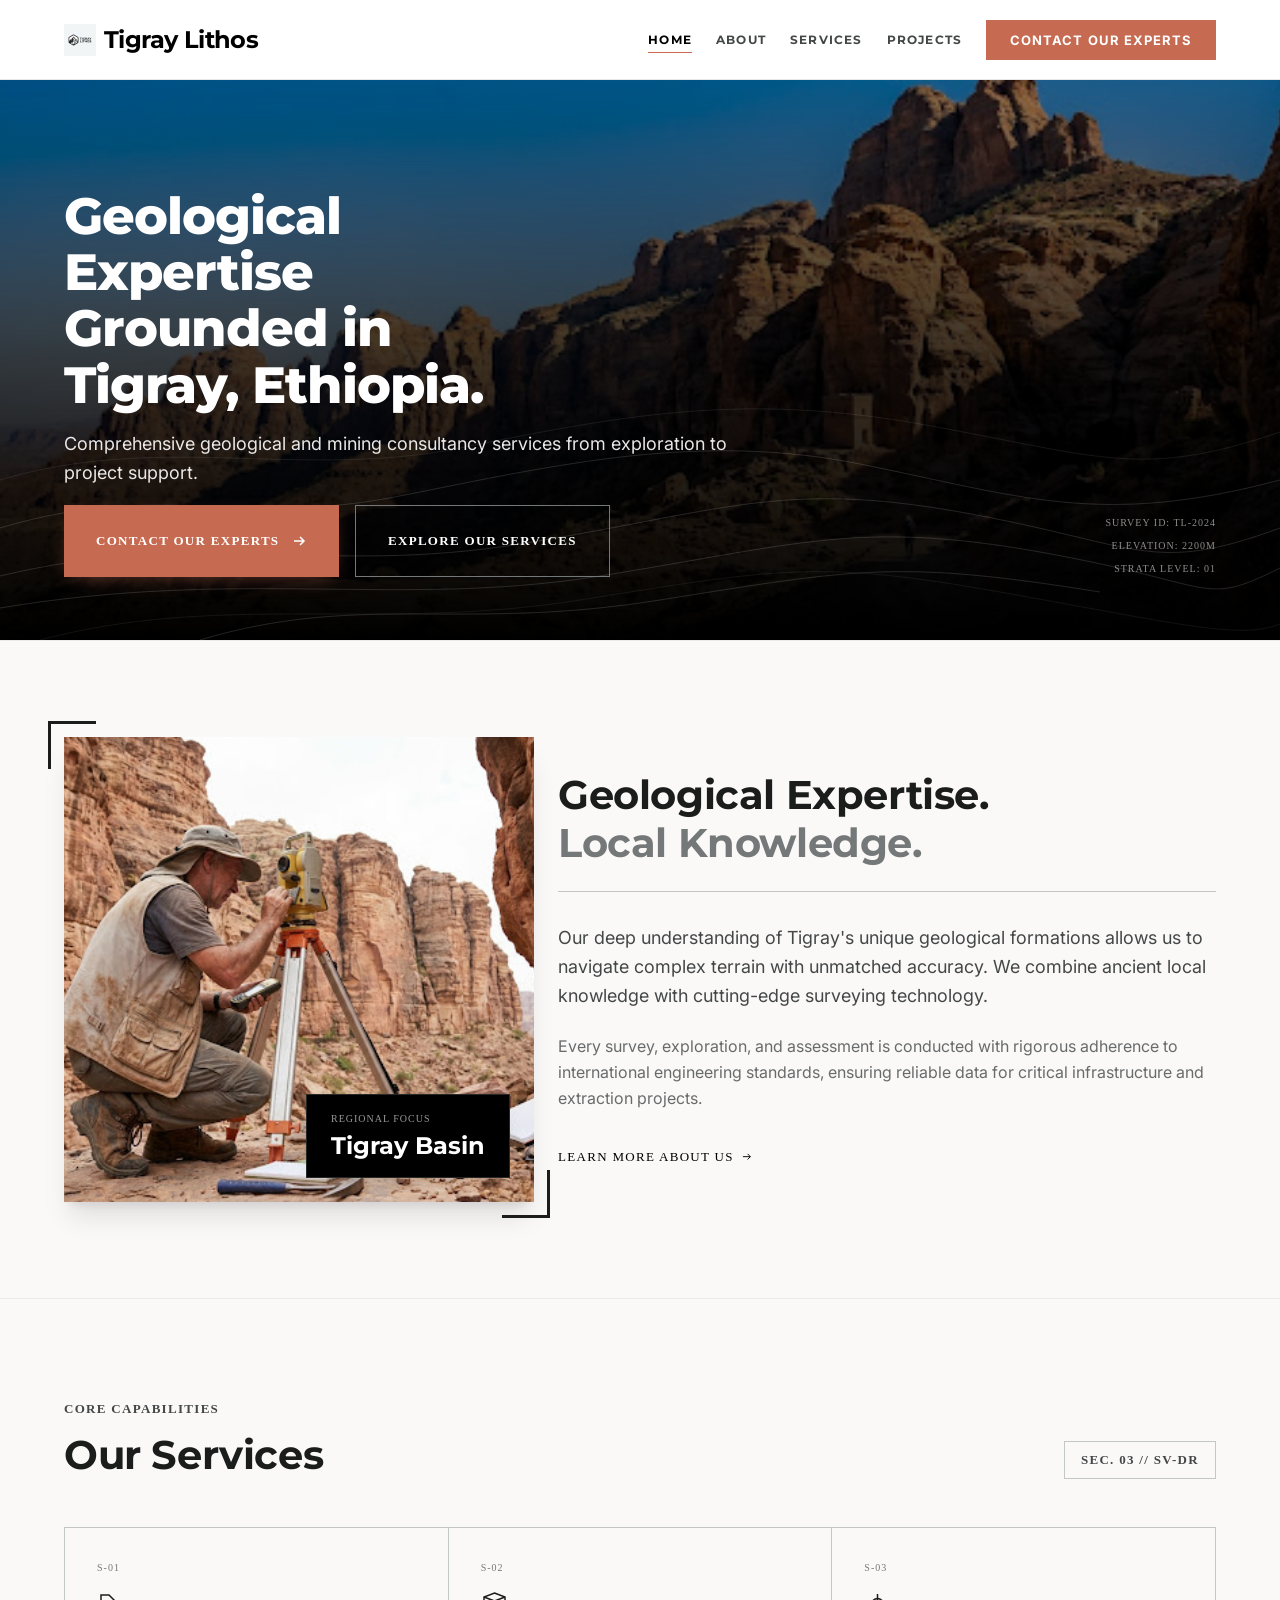
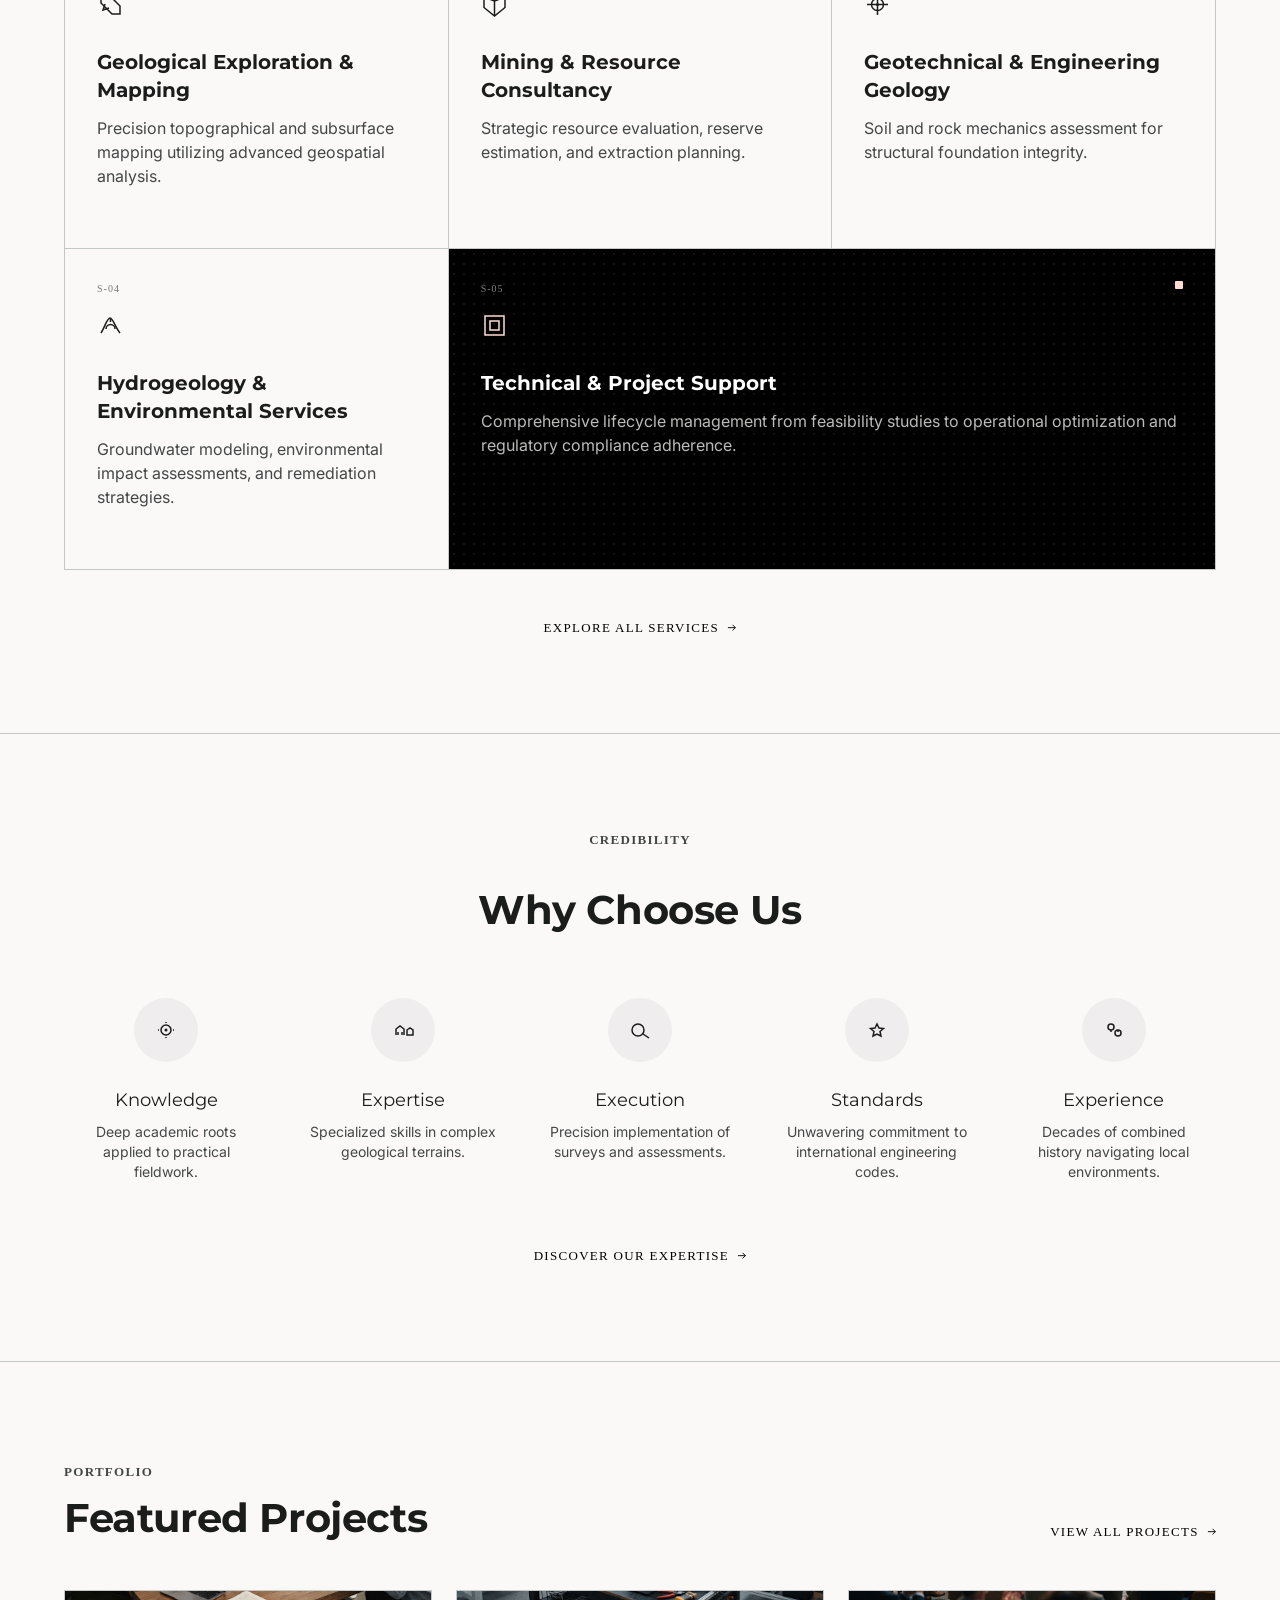
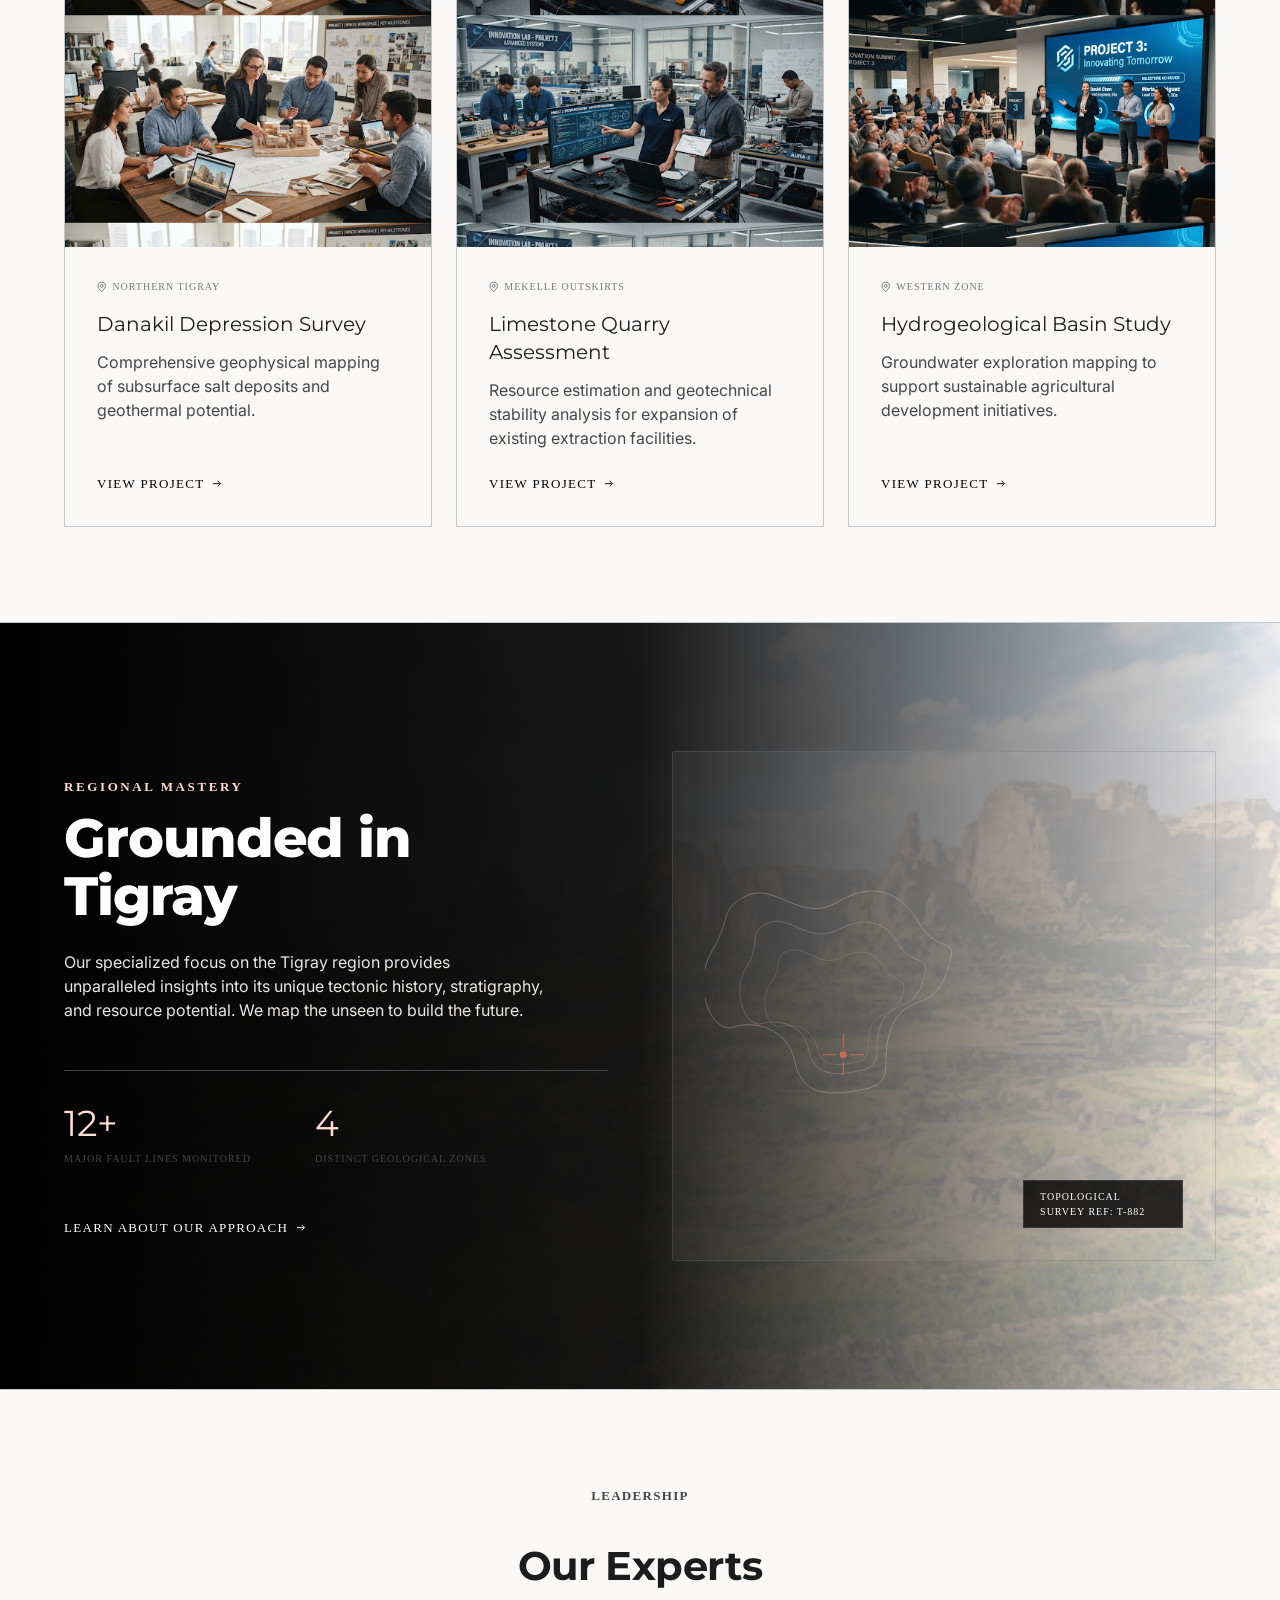
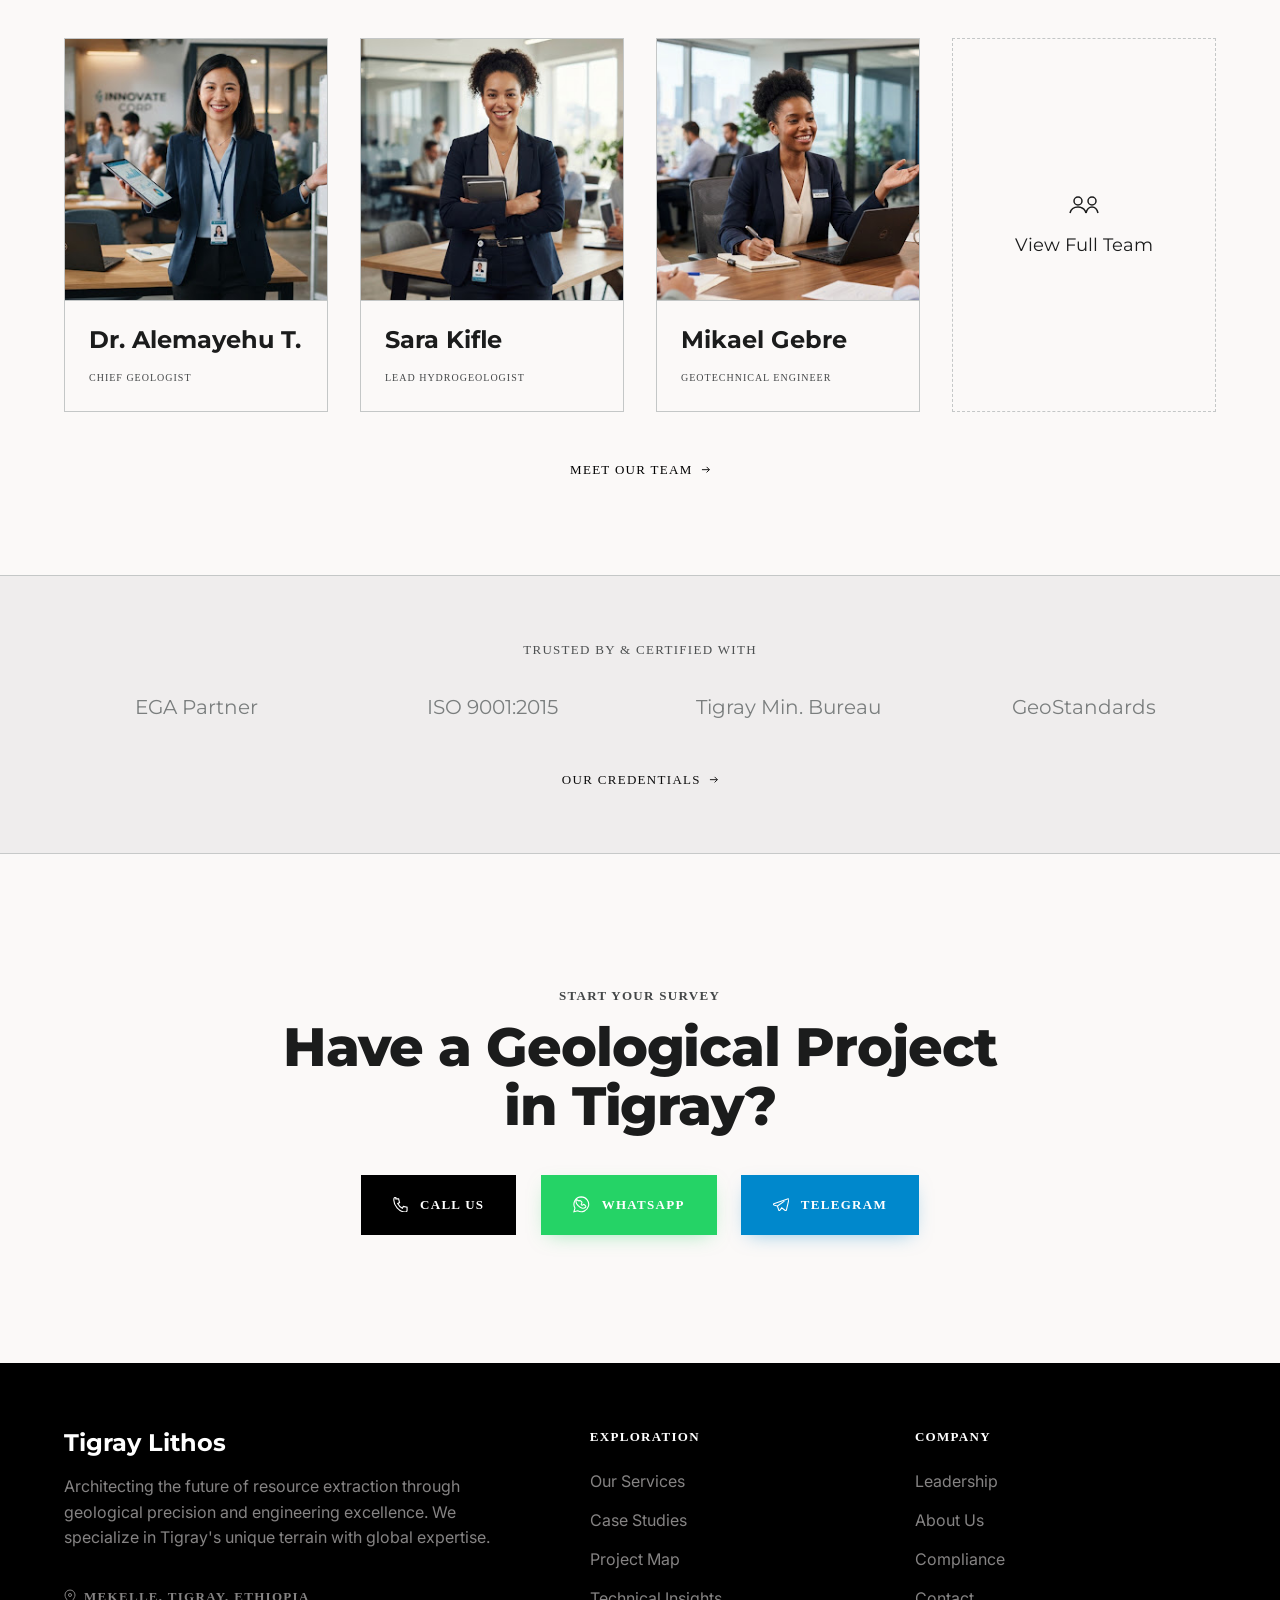
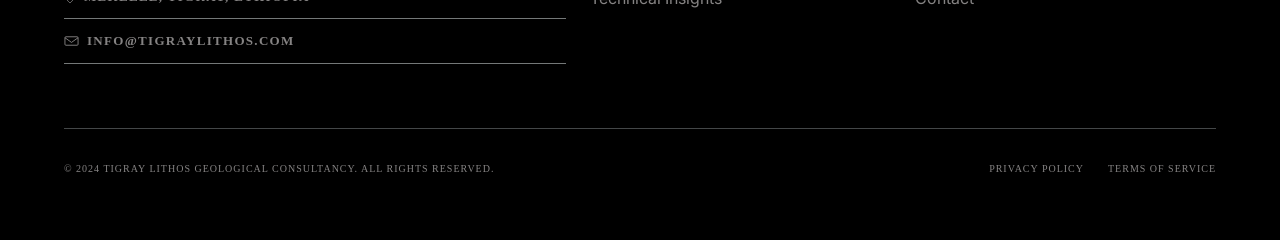
==== commit 44fad5fe: "polish" ====
--- a/index.html
+++ b/index.html
@@ -7,7 +7,7 @@
   <meta name="description" content="Comprehensive geological and mining consultancy services from exploration to project support, grounded in Tigray, Ethiopia.">
   <link rel="preconnect" href="https://fonts.googleapis.com">
   <link rel="preconnect" href="https://fonts.gstatic.com" crossorigin>
-  <link href="https://fonts.googleapis.com/css2?family=Inter:wght@400;700&family=Montserrat:wght@400;700;800&family=Playfair+Display:wght@400;600;700&display=swap" rel="stylesheet">
+  <link href="https://fonts.googleapis.com/css2?family=Inter:wght@400;700&family=Montserrat:wght@400;700;800&display=swap" rel="stylesheet">
   <link rel="preload" as="image" href="assets/images/hero_bg.png">
   <link rel="stylesheet" href="css/style.css">
 </head>
--- a/css/style.css
+++ b/css/style.css
@@ -23,7 +23,7 @@
 
   --font-display: 'Montserrat', sans-serif;
   --font-body: 'Inter', sans-serif;
-  --font-serif: 'Playfair Display', serif;
+  --font-serif: 'Liberation Serif', 'Times New Roman', serif;
 
   --header-h: 80px;
   --gutter: 64px;
@@ -1477,7 +1477,7 @@
   align-items: center;
 }
 
-.about-hero .page-hero-bg { opacity: 0.5; }
+.about-hero .page-hero-bg { opacity: 0.7; }
 
 .about-hero .page-hero-gradient {
   background: linear-gradient(180deg, rgba(255,255,255,0.7) 0%, rgba(251,249,248,0.95) 100%);
@@ -1519,14 +1519,127 @@
   margin-bottom: 16px;
 }
 
-/* Services Hero — Light Theme */
+/* Contact Hero — Light Theme (Figma Match) */
+.page-contact .main-nav a.is-active { color: #fff; }
+.contact-hero {
+  position: relative;
+  background: var(--bg);
+  color: var(--ink);
+  padding: 128px 0 96px;
+}
+
+.contact-hero .page-hero-bg { opacity: 0.7; }
+
+.contact-hero .page-hero-gradient {
+  background: linear-gradient(180deg, rgba(251,249,248,0.6) 0%, rgba(251,249,248,0.95) 100%);
+}
+
+.contact-hero .page-hero-topo { opacity: 0.08; }
+
+.contact-hero .breadcrumb { display: none; }
+
+.contact-hero .page-hero-content {
+  position: relative;
+  text-align: left;
+  display: flex;
+  flex-direction: column;
+  align-items: flex-start;
+  max-width: 1152px;
+  margin: 0 auto;
+  padding: 0 var(--gutter) 32px;
+  border-bottom: 1px solid #747878;
+}
+
+/* Hero Corner Brackets */
+.contact-hero .page-hero-content::before {
+  content: '';
+  position: absolute;
+  top: -16px;
+  left: -16px;
+  width: 20px;
+  height: 20px;
+  border: 2px solid #000;
+  border-right: none;
+  border-bottom: none;
+  pointer-events: none;
+}
+
+.contact-hero .page-hero-content::after {
+  content: '';
+  position: absolute;
+  bottom: -16px;
+  right: -16px;
+  width: 20px;
+  height: 20px;
+  border: 2px solid #000;
+  border-left: none;
+  border-top: none;
+  pointer-events: none;
+}
+
+/* COMM LINK Badge */
+.contact-hero-comm {
+  position: absolute;
+  top: 16px;
+  right: 0;
+  display: flex;
+  align-items: center;
+  gap: 12px;
+  background: #eae8e7;
+  border: 1px solid #747878;
+  padding: 16px 24px;
+}
+
+.contact-hero-comm-icon {
+  width: 26px;
+  height: 18px;
+  color: #000;
+}
+
+.contact-hero-comm-text {
+  display: flex;
+  flex-direction: column;
+  gap: 2px;
+}
+
+.contact-hero-comm-label {
+  font-family: var(--font-serif);
+  font-size: 12px;
+  font-weight: 600;
+  letter-spacing: 1.2px;
+  color: #000;
+}
+
+.contact-hero-comm-status {
+  font-family: var(--font-serif);
+  font-size: 10px;
+  color: var(--body);
+}
+
+.contact-hero h1 {
+  font-family: var(--font-display);
+  font-weight: 800;
+  font-size: 64px;
+  line-height: 70.4px;
+  letter-spacing: -3.2px;
+  color: var(--ink);
+  margin-bottom: 16px;
+  max-width: 700px;
+}
+
+.contact-hero p {
+  font-size: 18px;
+  line-height: 28.8px;
+  color: var(--body);
+  max-width: 560px;
+}
 .services-hero {
   background: var(--bg);
   color: var(--ink);
   padding: 128px 0;
 }
 
-.services-hero .page-hero-bg { opacity: 0.5; }
+.services-hero .page-hero-bg { opacity: 0.7; }
 
 .services-hero .page-hero-gradient {
   background: linear-gradient(180deg, rgba(251,249,248,0.6) 0%, rgba(251,249,248,0.95) 100%);
@@ -1587,7 +1700,7 @@
   border-bottom: 1px solid #e5e7eb;
 }
 
-.projects-hero .page-hero-bg { opacity: 0.5; }
+.projects-hero .page-hero-bg { opacity: 0.7; }
 
 .projects-hero .page-hero-gradient {
   background: linear-gradient(180deg, rgba(239,237,235,0.5) 0%, rgba(239,237,235,0.92) 100%);
@@ -2719,6 +2832,129 @@
 }
 
 /* ==========================================================================
+   DIRECT CONTACT METHODS
+   ========================================================================== */
+.direct-contact {
+  padding: 80px 0;
+  background: var(--bg);
+  border-bottom: 1px solid var(--border);
+}
+
+.direct-contact-title {
+  font-family: var(--font-serif);
+  font-size: 12px;
+  font-weight: 600;
+  letter-spacing: 1.2px;
+  text-transform: uppercase;
+  color: var(--body);
+  text-align: left;
+  margin-bottom: 36px;
+}
+
+.direct-contact-grid {
+  display: flex;
+  justify-content: space-between;
+  max-width: 1152px;
+  margin: 0 auto;
+  padding: 0;
+}
+
+.direct-contact-card {
+  position: relative;
+  background: var(--ink);
+  border: 1px solid var(--ink);
+  padding: 24px;
+  display: flex;
+  flex-direction: column;
+  flex: 1 1 auto;
+  max-width: 368px;
+  overflow: hidden;
+  transition: transform 0.3s ease, box-shadow 0.3s ease;
+}
+
+.direct-contact-card:hover {
+  transform: translateY(-4px);
+  box-shadow: 0 12px 24px rgba(0,0,0,0.3);
+  border-color: var(--accent);
+}
+
+.direct-contact-card::after {
+  content: '';
+  position: absolute;
+  bottom: 16px;
+  right: 16px;
+  width: 80px;
+  height: 80px;
+  background: currentColor;
+  opacity: 0.08;
+  mask-image: url("data:image/svg+xml,%3Csvg xmlns='http://www.w3.org/2000/svg' viewBox='0 0 24 24' fill='currentColor'%3E%3Cpath d='M12 2C6.48 2 2 6.48 2 12c0 4.42 3.01 8.17 7.07 9.44.4.08.55-.17.55-.38 0-.19-.01-.82-.01-1.49-2.88.6-3.49-1.2-3.49-1.2-.47-1.19-1.15-1.51-1.15-1.51-.94-.64.07-.62.07-.62 1.04.07 1.59 1.07 1.59 1.07.93 1.56 2.44 1.1 3.02.84.09-.65.35-1.09.64-1.34-2.22-.25-4.55-1.11-4.55-4.95 0-1.09.39-1.98 1.03-2.68-.1-.25-.45-1.27.1-2.64 0 0 .84-.27 2.75 1.02A9.56 9.56 0 0112 6.84c.85.004 1.7.01 2.5.03 1.91-1.29 2.75-1.02 2.75-1.02.55 1.37.2 2.39.1 2.64.64.7 1.03 1.59 1.03 2.68 0 3.86-2.34 4.7-4.57 4.93.36.31.69.92.69 1.85 0 1.33-.01 2.41-.01 2.74 0 .21.15.46.55.38A10.002 10.002 0 0022 12c0-5.52-4.48-10-10-10z'/%3E%3C/svg%3E");
+  mask-size: contain;
+  mask-repeat: no-repeat;
+  -webkit-mask-image: url("data:image/svg+xml,%3Csvg xmlns='http://www.w3.org/2000/svg' viewBox='0 0 24 24' fill='currentColor'%3E%3Cpath d='M12 2C6.48 2 2 6.48 2 12c0 4.42 3.01 8.17 7.07 9.44.4.08.55-.17.55-.38 0-.19-.01-.82-.01-1.49-2.88.6-3.49-1.2-3.49-1.2-.47-1.19-1.15-1.51-1.15-1.51-.94-.64.07-.62.07-.62 1.04.07 1.59 1.07 1.59 1.07.93 1.56 2.44 1.1 3.02.84.09-.65.35-1.09.64-1.34-2.22-.25-4.55-1.11-4.55-4.95 0-1.09.39-1.98 1.03-2.68-.1-.25-.45-1.27.1-2.64 0 0 .84-.27 2.75 1.02A9.56 9.56 0 0112 6.84c.85.004 1.7.01 2.5.03 1.91-1.29 2.75-1.02 2.75-1.02.55 1.37.2 2.39.1 2.64.64.7 1.03 1.59 1.03 2.68 0 3.86-2.34 4.7-4.57 4.93.36.31.69.92.69 1.85 0 1.33-.01 2.41-.01 2.74 0 .21.15.46.55.38A10.002 10.002 0 0022 12c0-5.52-4.48-10-10-10z'/%3E%3C/svg%3E");
+  -webkit-mask-size: contain;
+  -webkit-mask-repeat: no-repeat;
+  color: #fff;
+}
+
+.direct-contact-icon {
+  width: 47px;
+  height: 47px;
+  background: var(--accent);
+  border-radius: 50%;
+  display: flex;
+  align-items: center;
+  justify-content: center;
+  color: #fff;
+  margin-bottom: 16px;
+  flex-shrink: 0;
+}
+
+.direct-contact-info {
+  flex: 1;
+  display: flex;
+  flex-direction: column;
+  gap: 8px;
+  margin-bottom: 16px;
+  text-align: left;
+}
+
+.direct-contact-label {
+  font-family: var(--font-serif);
+  font-size: 12px;
+  font-weight: 600;
+  letter-spacing: 1.2px;
+  text-transform: uppercase;
+  color: #858383;
+}
+
+.direct-contact-value {
+  font-family: var(--font-display);
+  font-size: 24px;
+  font-weight: 700;
+  line-height: 31.2px;
+  color: #fff;
+}
+
+.direct-contact-link {
+  display: flex;
+  align-items: center;
+  justify-content: center;
+  width: 32px;
+  height: 32px;
+  border: 1px solid var(--muted);
+  border-radius: 50%;
+  color: var(--accent);
+  transition: all 0.2s ease;
+  align-self: flex-end;
+}
+
+.direct-contact-link:hover {
+  background: var(--accent);
+  border-color: var(--accent);
+  color: #fff;
+}
+
+/* ==========================================================================
    CONTACT PAGE
    ========================================================================== */
 /* Contact Section — 2 Column Layout */
@@ -2850,7 +3086,7 @@
   position: relative;
   background: var(--bg);
   border: 1px solid var(--ink);
-  padding: 48px;
+  padding: 64px;
   box-shadow: 2px 2px 0 0 rgba(0,0,0,0.1);
 }
 
@@ -2900,7 +3136,7 @@
 }
 
 .form-group {
-  margin-bottom: 24px;
+  margin-bottom: 32px;
 }
 
 .form-group:last-of-type { margin-bottom: 0; }
@@ -3093,6 +3329,10 @@
 
   .team-grid-expanded { grid-template-columns: 1fr; max-width: 420px; margin: 0 auto; }
 
+  .direct-contact-grid { flex-direction: column; gap: 16px; max-width: 368px; margin: 0 auto; padding: 0 24px; }
+  .direct-contact-card { width: 100%; }
+  .direct-contact { padding: 64px 0; }
+
   .contact-layout { grid-template-columns: 1fr; }
   .contact-sidebar { border-right: none; border-bottom: 1px solid var(--border); padding-right: 0; padding-bottom: 32px; }
   .decorative-text { display: none; }
